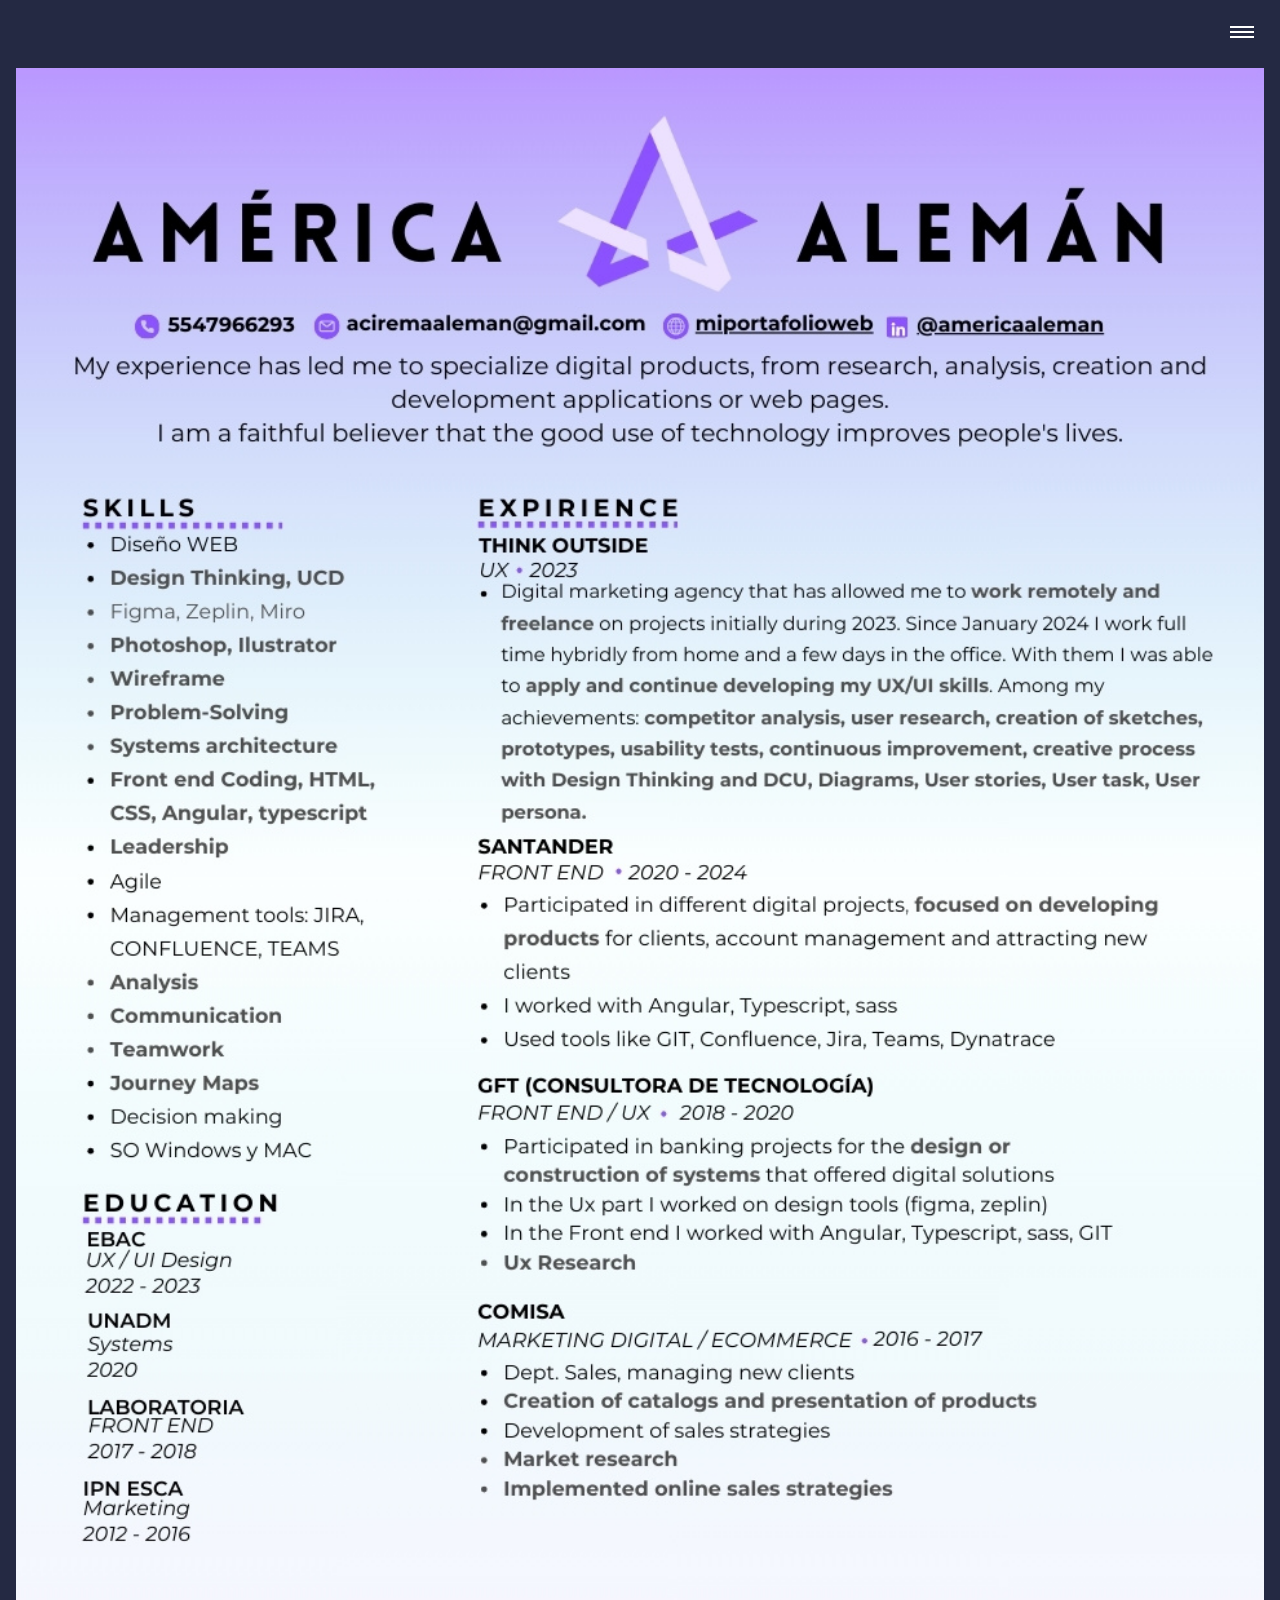
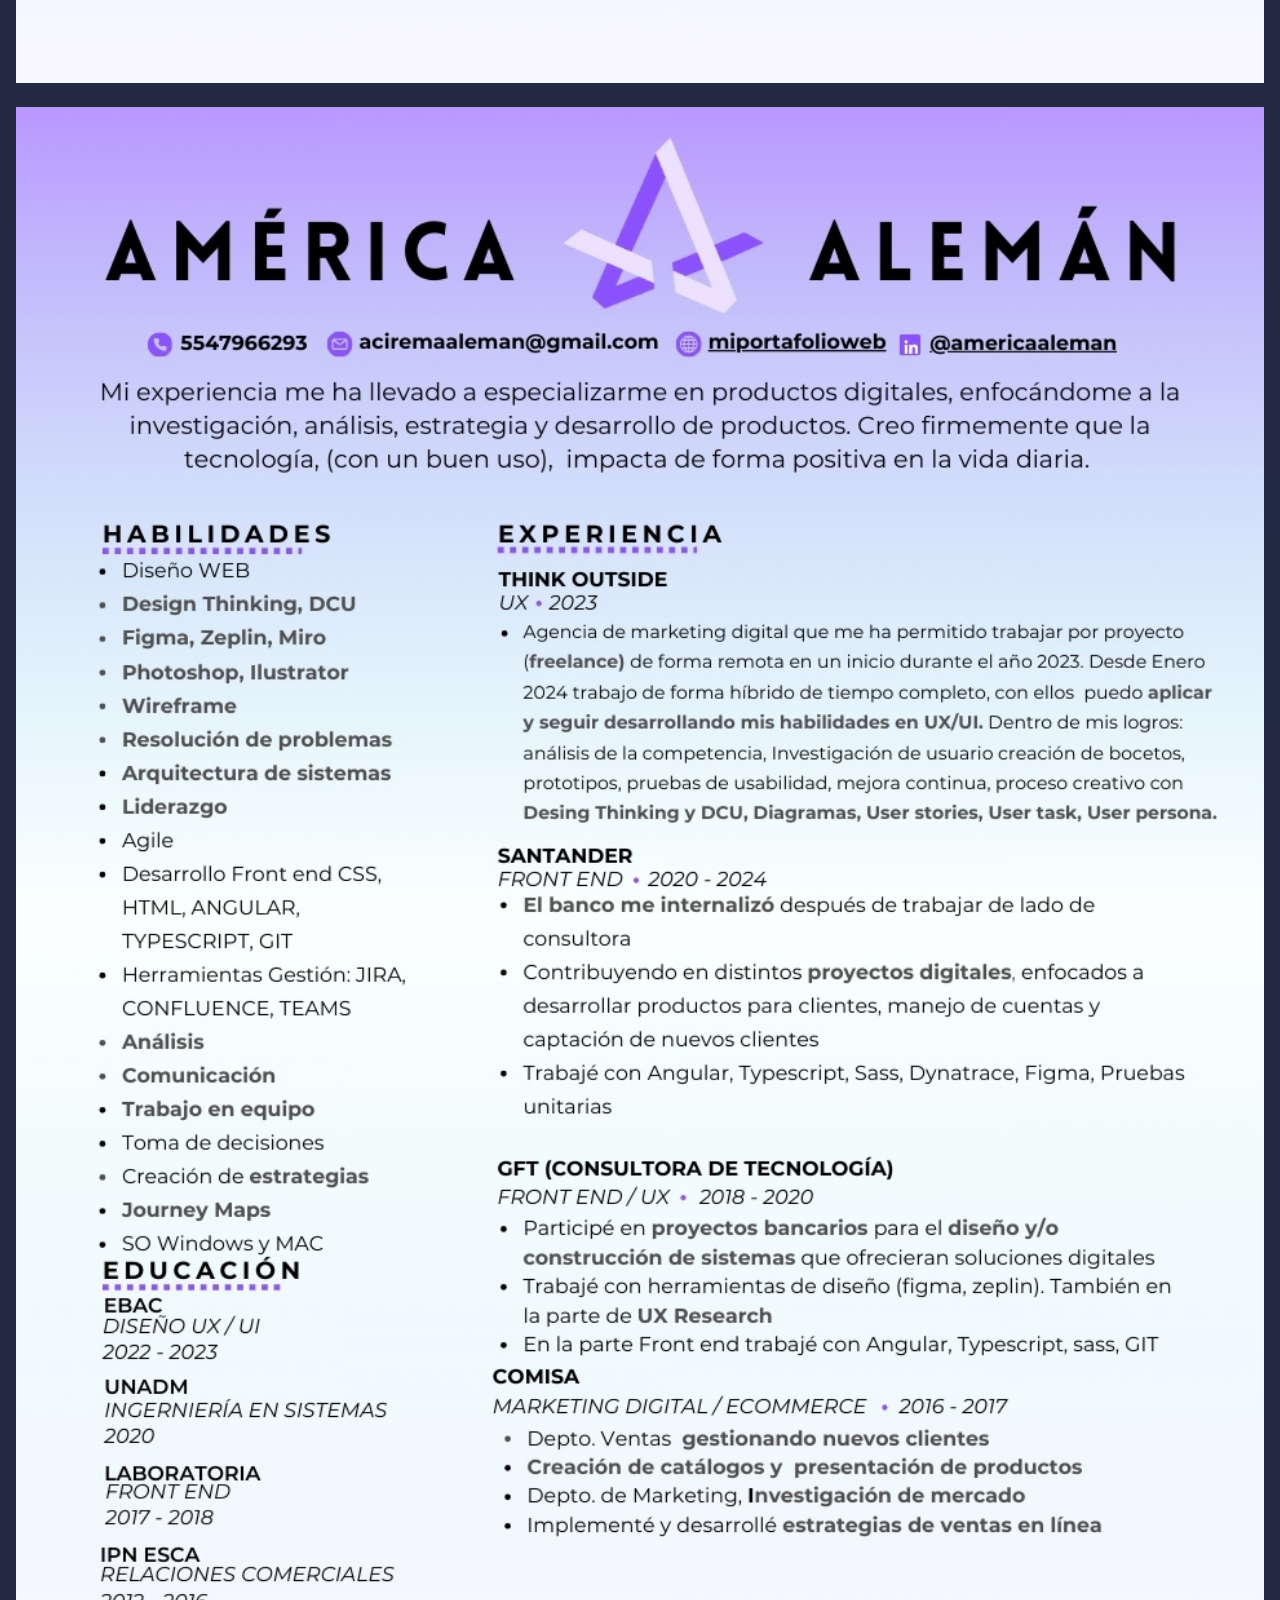
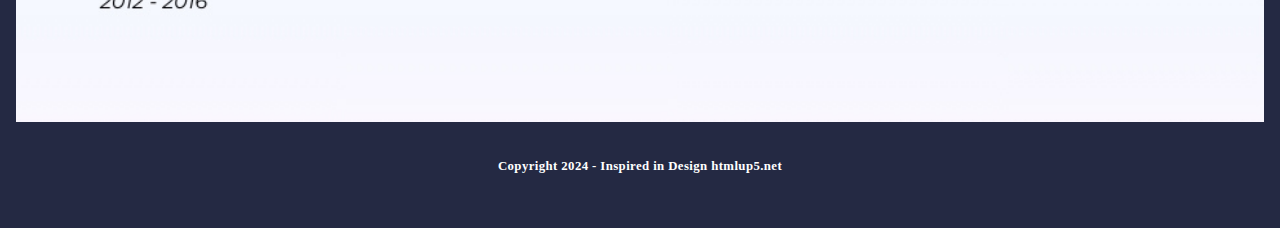
==== cv.html @ 828e9fac "feat" ====
<!DOCTYPE HTML>
<!--
	Forty by HTML5 UP
	html5up.net | @ajlkn
	Free for personal and commercial use under the CCA 3.0 license (html5up.net/license)
-->
<html>
	<head lang="es">
		<title>Resume</title>
		<meta charset="utf-8" />
		<meta name="viewport" content="width=device-width, initial-scale=1, user-scalable=no" />
		<link rel="stylesheet" href="assets/css/main.css" />
		<noscript><link rel="stylesheet" href="assets/css/noscript.css" /></noscript>
	</head>
	<body class="is-preload">

		<!-- Wrapper -->
			<div id="wrapper">

				<!-- Header -->
				<!-- Note: The "styleN" class below should match that of the banner element. -->
                <header id="header" class="alt style2">
                    <nav>
                        <a href="#menu"></a>
                    </nav>
                </header>

				<!-- Menu -->
					<nav id="menu">
						<ul class="links">
							<li><a href="index.html">América Alemán</a></li>
							<li><a href="landing.html">Experience</a></li>
							<li><a href="generic.html">Portfolio</a></li>
							<li><a href="https://www.linkedin.com/in/americaaleman/">LinkendIn</a></li>
							<li><a href="cv.html">Resume</a></li>
							<li><a href="hobbies.html">Hobbies</a></li>
						</ul>
					</nav>

				<!-- Main -->
                <section id="cv">
                    <img src="images/Resume1.jpg" width="100%" height="100%" alt="" />
                </section>
                <section id="cv">
                    <img src="images/Resume2.jpg" width="100%" height="100%" alt="" />
                </section>
				<!-- Footer -->
					<footer id="footer">
						<div>
							<p>Copyright 2024 - Inspired in Design htmlup5.net</p>
						</div>
					</footer>

			</div>

		<!-- Scripts -->
			<script src="assets/js/jquery.min.js"></script>
			<script src="assets/js/jquery.scrolly.min.js"></script>
			<script src="assets/js/jquery.scrollex.min.js"></script>
			<script src="assets/js/browser.min.js"></script>
			<script src="assets/js/breakpoints.min.js"></script>
            <script src="assets/js/util.js"></script>
            <script src="assets/js/main.js"></script>
            <script src="assets/js/landing.js"></script>

	</body>
</html>
---- assets/css/main.css ----
@import url(fontawesome-all.min.css);
@import url("https://fonts.googleapis.com/css?family=Source+Sans+Pro:300,300italic,600,600italic");

/*
	Forty by HTML5 UP
	html5up.net | @ajlkn
	Free for personal and commercial use under the CCA 3.0 license (html5up.net/license)
*/

html, body, div, span, applet, object,
iframe, h1, h2, h3, h4, h5, h6, p, blockquote,
pre, a, abbr, acronym, address, big, cite,
code, del, dfn, em, img, ins, kbd, q, s, samp,
small, strike, strong, sub, sup, tt, var, b,
u, i, center, dl, dt, dd, ol, ul, li, fieldset,
form, label, legend, table, caption, tbody,
tfoot, thead, tr, th, td, article, aside,
canvas, details, embed, figure, figcaption,
footer, header, hgroup, menu, nav, output, ruby,
section, summary, time, mark, audio, video {
	margin: 0;
	padding: 0;
	border: 0;
	font-size: 100%;
	font: inherit;
	vertical-align: baseline;}

article, aside, details, figcaption, figure,
footer, header, hgroup, menu, nav, section {
	display: block;}

body {
	line-height: 1;
	background-image: "image(images/banner2)";
}

ol, ul {
	list-style: none;
}

blockquote, q {
	quotes: none;
}

	blockquote:before, blockquote:after, q:before, q:after {
		content: '';
		content: none;
	}

table {
	border-collapse: collapse;
	border-spacing: 0;
}

body {
	-webkit-text-size-adjust: none;
}

mark {
	background-color: transparent;
	color: inherit;
}

input::-moz-focus-inner {
	border: 0;
	padding: 0;
}

input, select, textarea {
	-moz-appearance: none;
	-webkit-appearance: none;
	-ms-appearance: none;
	appearance: none;
}

/* Basic */

	@-ms-viewport {
		width: device-width;
	}

	body {
		-ms-overflow-style: scrollbar;
	}

	@media screen and (max-width: 480px) {

		html, body {
			min-width: 320px;
		}

	}

	html {
		box-sizing: border-box;
	}

	*, *:before, *:after {
		box-sizing: inherit;
	}

	body {
		background: #242943;
	}

		body.is-preload *, body.is-preload *:before, body.is-preload *:after {
			-moz-animation: none !important;
			-webkit-animation: none !important;
			-ms-animation: none !important;
			animation: none !important;
			-moz-transition: none !important;
			-webkit-transition: none !important;
			-ms-transition: none !important;
			transition: none !important;
		}
/* Type */

	body, input, select, textarea {
		color: #ffffff;
		font-family: 'Lucida Sans', 'Lucida Sans Regular', 'Lucida Grande', 'Lucida Sans Unicode';
		font-size: 1em;
		font-weight: 300;
		letter-spacing: 0.025em;
		line-height: 1.65;
	}

		@media screen and (max-width: 1680px) {

			body, input, select, textarea {
				font-size: 1em;
			}

		}

		@media screen and (max-width: 1280px) {

			body, input, select, textarea {
				font-size: 1em;
			}

		}

		@media screen and (max-width: 360px) {

			body, input, select, textarea {
				font-size: 0.5em;
			}

		}

	a {
		-moz-transition: color 0.2s ease-in-out, border-bottom-color 0.2s ease-in-out;
		-webkit-transition: color 0.2s ease-in-out, border-bottom-color 0.2s ease-in-out;
		-ms-transition: color 0.2s ease-in-out, border-bottom-color 0.2s ease-in-out;
		transition: color 0.2s ease-in-out, border-bottom-color 0.2s ease-in-out;
		border-bottom: dotted 1px;
		color: inherit;
		text-decoration: none;
	}

		a:hover {
			border-bottom-color: transparent;
			color: #9bf1ff !important;
		}

		a:active {
			color: #53e3fb !important;
		}

	strong, b {
		color: #ffffff;
		font-weight: 600;
	}

	em, i {
		font-style: italic;
	}

	p {
		margin: 0 0 2em 0;
	}

	h1, h2, h3, h4, h5, h6 {
		color: #ffffff;
		font-weight: 600;
		line-height: 1.65;
		margin: 0 0 1em 0;
	}

		h1 a, h2 a, h3 a, h4 a, h5 a, h6 a {
			color: inherit;
			border-bottom: 0;
		}

	h1 {
		font-size: 2.5em;
	}

	h2 {
		font-size: 1.75em;
	}

	h3 {
		font-size: 1.35em;
	}

	h4 {
		font-size: 1.1em;
	}

	h5 {
		font-size: 0.9em;
	}

	h6 {
		font-size: 0.7em;
	}

	@media screen and (max-width: 736px) {

		h1 {
			font-size: 2em;
		}

		h2 {
			font-size: 1.5em;
		}

		h3 {
			font-size: 1.25em;
		}

	}

	sub {
		font-size: 0.8em;
		position: relative;
		top: 0.5em;
	}

	sup {
		font-size: 0.8em;
		position: relative;
		top: -0.5em;
	}

	blockquote {
		border-left: solid 4px rgba(212, 212, 255, 0.1);
		font-style: italic;
		margin: 0 0 2em 0;
		padding: 0.5em 0 0.5em 2em;
	}

	code {
		background: rgba(212, 212, 255, 0.035);
		font-family: "Courier New", monospace;
		font-size: 0.9em;
		margin: 0 0.25em;
		padding: 0.25em 0.65em;
	}

	pre {
		-webkit-overflow-scrolling: touch;
		font-family: "Courier New", monospace;
		font-size: 0.9em;
		margin: 0 0 2em 0;
	}

		pre code {
			display: block;
			line-height: 1.75;
			padding: 1em 1.5em;
			overflow-x: auto;
		}

	hr {
		border: 0;
		border-bottom: solid 1px rgba(212, 212, 255, 0.1);
		margin: 2em 0;
	}

		hr.major {
			margin: 3em 0;
		}

	.align-left {
		text-align: left;
	}

	.align-center {
		text-align: center;
	}

	.align-right {
		text-align: right;
	}

/* Row */

	.row {
		display: flex;
		flex-wrap: wrap;
		box-sizing: border-box;
		align-items: stretch;
	}

		.row > * {
			box-sizing: border-box;
		}

		.row.gtr-uniform > * > :last-child {
			margin-bottom: 0;
		}

		.row.aln-left {
			justify-content: flex-start;
		}

		.row.aln-center {
			justify-content: center;
		}

		.row.aln-right {
			justify-content: flex-end;
		}

		.row.aln-top {
			align-items: flex-start;
		}

		.row.aln-middle {
			align-items: center;
		}

		.row.aln-bottom {
			align-items: flex-end;
		}

		.row > .imp {
			order: -1;
		}

		.row > .col-1 {
			width: 8.33333%;
		}

		.row > .off-1 {
			margin-left: 8.33333%;
		}

		.row > .col-2 {
			width: 16.66667%;
		}

		.row > .off-2 {
			margin-left: 16.66667%;
		}

		.row > .col-3 {
			width: 25%;
		}

		.row > .off-3 {
			margin-left: 25%;
		}

		.row > .col-4 {
			width: 33.33333%;
		}

		.row > .off-4 {
			margin-left: 33.33333%;
		}

		.row > .col-5 {
			width: 41.66667%;
		}

		.row > .off-5 {
			margin-left: 41.66667%;
		}

		.row > .col-6 {
			width: 50%;
		}

		.row > .off-6 {
			margin-left: 50%;
		}

		.row > .col-7 {
			width: 58.33333%;
		}

		.row > .off-7 {
			margin-left: 58.33333%;
		}

		.row > .col-8 {
			width: 66.66667%;
		}

		.row > .off-8 {
			margin-left: 66.66667%;
		}

		.row > .col-9 {
			width: 75%;
		}

		.row > .off-9 {
			margin-left: 75%;
		}

		.row > .col-10 {
			width: 83.33333%;
		}

		.row > .off-10 {
			margin-left: 83.33333%;
		}

		.row > .col-11 {
			width: 91.66667%;
		}

		.row > .off-11 {
			margin-left: 91.66667%;
		}

		.row > .col-12 {
			width: 100%;
		}

		.row > .off-12 {
			margin-left: 100%;
		}

		.row.gtr-0 {
			margin-top: 0;
			margin-left: 0em;
		}

			.row.gtr-0 > * {
				padding: 0 0 0 0em;
			}

			.row.gtr-0.gtr-uniform {
				margin-top: 0em;
			}

				.row.gtr-0.gtr-uniform > * {
					padding-top: 0em;
				}

		.row.gtr-25 {
			margin-top: 0;
			margin-left: -0.5em;
		}

			.row.gtr-25 > * {
				padding: 0 0 0 0.5em;
			}

			.row.gtr-25.gtr-uniform {
				margin-top: -0.5em;
			}

				.row.gtr-25.gtr-uniform > * {
					padding-top: 0.5em;
				}

		.row.gtr-50 {
			margin-top: 0;
			margin-left: -1em;
		}

			.row.gtr-50 > * {
				padding: 0 0 0 1em;
			}

			.row.gtr-50.gtr-uniform {
				margin-top: -1em;
			}

				.row.gtr-50.gtr-uniform > * {
					padding-top: 1em;
				}

		.row {
			margin-top: 0;
			margin-left: -2em;
		}

			.row > * {
				padding: 0 0 0 2em;
			}

			.row.gtr-uniform {
				margin-top: -2em;
			}

				.row.gtr-uniform > * {
					padding-top: 2em;
				}

		.row.gtr-150 {
			margin-top: 0;
			margin-left: -3em;
		}

			.row.gtr-150 > * {
				padding: 0 0 0 3em;
			}

			.row.gtr-150.gtr-uniform {
				margin-top: -3em;
			}

				.row.gtr-150.gtr-uniform > * {
					padding-top: 3em;
				}

		.row.gtr-200 {
			margin-top: 0;
			margin-left: -4em;
		}

			.row.gtr-200 > * {
				padding: 0 0 0 4em;
			}

			.row.gtr-200.gtr-uniform {
				margin-top: -4em;
			}

				.row.gtr-200.gtr-uniform > * {
					padding-top: 4em;
				}

		@media screen and (max-width: 1680px) {

			.row {
				display: flex;
				flex-wrap: wrap;
				box-sizing: border-box;
				align-items: stretch;
			}

				.row > * {
					box-sizing: border-box;
				}

				.row.gtr-uniform > * > :last-child {
					margin-bottom: 0;
				}

				.row.aln-left {
					justify-content: flex-start;
				}

				.row.aln-center {
					justify-content: center;
				}

				.row.aln-right {
					justify-content: flex-end;
				}

				.row.aln-top {
					align-items: flex-start;
				}

				.row.aln-middle {
					align-items: center;
				}

				.row.aln-bottom {
					align-items: flex-end;
				}

				.row > .imp-xlarge {
					order: -1;
				}

				.row > .col-1-xlarge {
					width: 8.33333%;
				}

				.row > .off-1-xlarge {
					margin-left: 8.33333%;
				}

				.row > .col-2-xlarge {
					width: 16.66667%;
				}

				.row > .off-2-xlarge {
					margin-left: 16.66667%;
				}

				.row > .col-3-xlarge {
					width: 25%;
				}

				.row > .off-3-xlarge {
					margin-left: 25%;
				}

				.row > .col-4-xlarge {
					width: 33.33333%;
				}

				.row > .off-4-xlarge {
					margin-left: 33.33333%;
				}

				.row > .col-5-xlarge {
					width: 41.66667%;
				}

				.row > .off-5-xlarge {
					margin-left: 41.66667%;
				}

				.row > .col-6-xlarge {
					width: 50%;
				}

				.row > .off-6-xlarge {
					margin-left: 50%;
				}

				.row > .col-7-xlarge {
					width: 58.33333%;
				}

				.row > .off-7-xlarge {
					margin-left: 58.33333%;
				}

				.row > .col-8-xlarge {
					width: 66.66667%;
				}

				.row > .off-8-xlarge {
					margin-left: 66.66667%;
				}

				.row > .col-9-xlarge {
					width: 75%;
				}

				.row > .off-9-xlarge {
					margin-left: 75%;
				}

				.row > .col-10-xlarge {
					width: 83.33333%;
				}

				.row > .off-10-xlarge {
					margin-left: 83.33333%;
				}

				.row > .col-11-xlarge {
					width: 91.66667%;
				}

				.row > .off-11-xlarge {
					margin-left: 91.66667%;
				}

				.row > .col-12-xlarge {
					width: 100%;
				}

				.row > .off-12-xlarge {
					margin-left: 100%;
				}

				.row.gtr-0 {
					margin-top: 0;
					margin-left: 0em;
				}

					.row.gtr-0 > * {
						padding: 0 0 0 0em;
					}

					.row.gtr-0.gtr-uniform {
						margin-top: 0em;
					}

						.row.gtr-0.gtr-uniform > * {
							padding-top: 0em;
						}

				.row.gtr-25 {
					margin-top: 0;
					margin-left: -0.5em;
				}

					.row.gtr-25 > * {
						padding: 0 0 0 0.5em;
					}

					.row.gtr-25.gtr-uniform {
						margin-top: -0.5em;
					}

						.row.gtr-25.gtr-uniform > * {
							padding-top: 0.5em;
						}

				.row.gtr-50 {
					margin-top: 0;
					margin-left: -1em;
				}

					.row.gtr-50 > * {
						padding: 0 0 0 1em;
					}

					.row.gtr-50.gtr-uniform {
						margin-top: -1em;
					}

						.row.gtr-50.gtr-uniform > * {
							padding-top: 1em;
						}

				.row {
					margin-top: 0;
					margin-left: -2em;
				}

					.row > * {
						padding: 0 0 0 2em;
					}

					.row.gtr-uniform {
						margin-top: -2em;
					}

						.row.gtr-uniform > * {
							padding-top: 2em;
						}

				.row.gtr-150 {
					margin-top: 0;
					margin-left: -3em;
				}

					.row.gtr-150 > * {
						padding: 0 0 0 3em;
					}

					.row.gtr-150.gtr-uniform {
						margin-top: -3em;
					}

						.row.gtr-150.gtr-uniform > * {
							padding-top: 3em;
						}

				.row.gtr-200 {
					margin-top: 0;
					margin-left: -4em;
				}

					.row.gtr-200 > * {
						padding: 0 0 0 4em;
					}

					.row.gtr-200.gtr-uniform {
						margin-top: -4em;
					}

						.row.gtr-200.gtr-uniform > * {
							padding-top: 4em;
						}

		}

		@media screen and (max-width: 1280px) {

			.row {
				display: flex;
				flex-wrap: wrap;
				box-sizing: border-box;
				align-items: stretch;
			}

				.row > * {
					box-sizing: border-box;
				}

				.row.gtr-uniform > * > :last-child {
					margin-bottom: 0;
				}

				.row.aln-left {
					justify-content: flex-start;
				}

				.row.aln-center {
					justify-content: center;
				}

				.row.aln-right {
					justify-content: flex-end;
				}

				.row.aln-top {
					align-items: flex-start;
				}

				.row.aln-middle {
					align-items: center;
				}

				.row.aln-bottom {
					align-items: flex-end;
				}

				.row > .imp-large {
					order: -1;
				}

				.row > .col-1-large {
					width: 8.33333%;
				}

				.row > .off-1-large {
					margin-left: 8.33333%;
				}

				.row > .col-2-large {
					width: 16.66667%;
				}

				.row > .off-2-large {
					margin-left: 16.66667%;
				}

				.row > .col-3-large {
					width: 25%;
				}

				.row > .off-3-large {
					margin-left: 25%;
				}

				.row > .col-4-large {
					width: 33.33333%;
				}

				.row > .off-4-large {
					margin-left: 33.33333%;
				}

				.row > .col-5-large {
					width: 41.66667%;
				}

				.row > .off-5-large {
					margin-left: 41.66667%;
				}

				.row > .col-6-large {
					width: 50%;
				}

				.row > .off-6-large {
					margin-left: 50%;
				}

				.row > .col-7-large {
					width: 58.33333%;
				}

				.row > .off-7-large {
					margin-left: 58.33333%;
				}

				.row > .col-8-large {
					width: 66.66667%;
				}

				.row > .off-8-large {
					margin-left: 66.66667%;
				}

				.row > .col-9-large {
					width: 75%;
				}

				.row > .off-9-large {
					margin-left: 75%;
				}

				.row > .col-10-large {
					width: 83.33333%;
				}

				.row > .off-10-large {
					margin-left: 83.33333%;
				}

				.row > .col-11-large {
					width: 91.66667%;
				}

				.row > .off-11-large {
					margin-left: 91.66667%;
				}

				.row > .col-12-large {
					width: 100%;
				}

				.row > .off-12-large {
					margin-left: 100%;
				}

				.row.gtr-0 {
					margin-top: 0;
					margin-left: 0em;
				}

					.row.gtr-0 > * {
						padding: 0 0 0 0em;
					}

					.row.gtr-0.gtr-uniform {
						margin-top: 0em;
					}

						.row.gtr-0.gtr-uniform > * {
							padding-top: 0em;
						}

				.row.gtr-25 {
					margin-top: 0;
					margin-left: -0.375em;
				}

					.row.gtr-25 > * {
						padding: 0 0 0 0.375em;
					}

					.row.gtr-25.gtr-uniform {
						margin-top: -0.375em;
					}

						.row.gtr-25.gtr-uniform > * {
							padding-top: 0.375em;
						}

				.row.gtr-50 {
					margin-top: 0;
					margin-left: -0.75em;
				}

					.row.gtr-50 > * {
						padding: 0 0 0 0.75em;
					}

					.row.gtr-50.gtr-uniform {
						margin-top: -0.75em;
					}

						.row.gtr-50.gtr-uniform > * {
							padding-top: 0.75em;
						}

				.row {
					margin-top: 0;
					margin-left: -1.5em;
				}

					.row > * {
						padding: 0 0 0 1.5em;
					}

					.row.gtr-uniform {
						margin-top: -1.5em;
					}

						.row.gtr-uniform > * {
							padding-top: 1.5em;
						}

				.row.gtr-150 {
					margin-top: 0;
					margin-left: -2.25em;
				}

					.row.gtr-150 > * {
						padding: 0 0 0 2.25em;
					}

					.row.gtr-150.gtr-uniform {
						margin-top: -2.25em;
					}

						.row.gtr-150.gtr-uniform > * {
							padding-top: 2.25em;
						}

				.row.gtr-200 {
					margin-top: 0;
					margin-left: -3em;
				}

					.row.gtr-200 > * {
						padding: 0 0 0 3em;
					}

					.row.gtr-200.gtr-uniform {
						margin-top: -3em;
					}

						.row.gtr-200.gtr-uniform > * {
							padding-top: 3em;
						}

		}

		@media screen and (max-width: 980px) {

			.row {
				display: flex;
				flex-wrap: wrap;
				box-sizing: border-box;
				align-items: stretch;
			}

				.row > * {
					box-sizing: border-box;
				}

				.row.gtr-uniform > * > :last-child {
					margin-bottom: 0;
				}

				.row.aln-left {
					justify-content: flex-start;
				}

				.row.aln-center {
					justify-content: center;
				}

				.row.aln-right {
					justify-content: flex-end;
				}

				.row.aln-top {
					align-items: flex-start;
				}

				.row.aln-middle {
					align-items: center;
				}

				.row.aln-bottom {
					align-items: flex-end;
				}

				.row > .imp-medium {
					order: -1;
				}

				.row > .col-1-medium {
					width: 8.33333%;
				}

				.row > .off-1-medium {
					margin-left: 8.33333%;
				}

				.row > .col-2-medium {
					width: 16.66667%;
				}

				.row > .off-2-medium {
					margin-left: 16.66667%;
				}

				.row > .col-3-medium {
					width: 25%;
				}

				.row > .off-3-medium {
					margin-left: 25%;
				}

				.row > .col-4-medium {
					width: 33.33333%;
				}

				.row > .off-4-medium {
					margin-left: 33.33333%;
				}

				.row > .col-5-medium {
					width: 41.66667%;
				}

				.row > .off-5-medium {
					margin-left: 41.66667%;
				}

				.row > .col-6-medium {
					width: 50%;
				}

				.row > .off-6-medium {
					margin-left: 50%;
				}

				.row > .col-7-medium {
					width: 58.33333%;
				}

				.row > .off-7-medium {
					margin-left: 58.33333%;
				}

				.row > .col-8-medium {
					width: 66.66667%;
				}

				.row > .off-8-medium {
					margin-left: 66.66667%;
				}

				.row > .col-9-medium {
					width: 75%;
				}

				.row > .off-9-medium {
					margin-left: 75%;
				}

				.row > .col-10-medium {
					width: 83.33333%;
				}

				.row > .off-10-medium {
					margin-left: 83.33333%;
				}

				.row > .col-11-medium {
					width: 91.66667%;
				}

				.row > .off-11-medium {
					margin-left: 91.66667%;
				}

				.row > .col-12-medium {
					width: 100%;
				}

				.row > .off-12-medium {
					margin-left: 100%;
				}

				.row.gtr-0 {
					margin-top: 0;
					margin-left: 0em;
				}

					.row.gtr-0 > * {
						padding: 0 0 0 0em;
					}

					.row.gtr-0.gtr-uniform {
						margin-top: 0em;
					}

						.row.gtr-0.gtr-uniform > * {
							padding-top: 0em;
						}

				.row.gtr-25 {
					margin-top: 0;
					margin-left: -0.375em;
				}

					.row.gtr-25 > * {
						padding: 0 0 0 0.375em;
					}

					.row.gtr-25.gtr-uniform {
						margin-top: -0.375em;
					}

						.row.gtr-25.gtr-uniform > * {
							padding-top: 0.375em;
						}

				.row.gtr-50 {
					margin-top: 0;
					margin-left: -0.75em;
				}

					.row.gtr-50 > * {
						padding: 0 0 0 0.75em;
					}

					.row.gtr-50.gtr-uniform {
						margin-top: -0.75em;
					}

						.row.gtr-50.gtr-uniform > * {
							padding-top: 0.75em;
						}

				.row {
					margin-top: 0;
					margin-left: -1.5em;
				}

					.row > * {
						padding: 0 0 0 1.5em;
					}

					.row.gtr-uniform {
						margin-top: -1.5em;
					}

						.row.gtr-uniform > * {
							padding-top: 1.5em;
						}

				.row.gtr-150 {
					margin-top: 0;
					margin-left: -2.25em;
				}

					.row.gtr-150 > * {
						padding: 0 0 0 2.25em;
					}

					.row.gtr-150.gtr-uniform {
						margin-top: -2.25em;
					}

						.row.gtr-150.gtr-uniform > * {
							padding-top: 2.25em;
						}

				.row.gtr-200 {
					margin-top: 0;
					margin-left: -3em;
				}

					.row.gtr-200 > * {
						padding: 0 0 0 3em;
					}

					.row.gtr-200.gtr-uniform {
						margin-top: -3em;
					}

						.row.gtr-200.gtr-uniform > * {
							padding-top: 3em;
						}

		}

		@media screen and (max-width: 736px) {

			.row {
				display: flex;
				flex-wrap: wrap;
				box-sizing: border-box;
				align-items: stretch;
			}

				.row > * {
					box-sizing: border-box;
				}

				.row.gtr-uniform > * > :last-child {
					margin-bottom: 0;
				}

				.row.aln-left {
					justify-content: flex-start;
				}

				.row.aln-center {
					justify-content: center;
				}

				.row.aln-right {
					justify-content: flex-end;
				}

				.row.aln-top {
					align-items: flex-start;
				}

				.row.aln-middle {
					align-items: center;
				}

				.row.aln-bottom {
					align-items: flex-end;
				}

				.row > .imp-small {
					order: -1;
				}

				.row > .col-1-small {
					width: 8.33333%;
				}

				.row > .off-1-small {
					margin-left: 8.33333%;
				}

				.row > .col-2-small {
					width: 16.66667%;
				}

				.row > .off-2-small {
					margin-left: 16.66667%;
				}

				.row > .col-3-small {
					width: 25%;
				}

				.row > .off-3-small {
					margin-left: 25%;
				}

				.row > .col-4-small {
					width: 33.33333%;
				}

				.row > .off-4-small {
					margin-left: 33.33333%;
				}

				.row > .col-5-small {
					width: 41.66667%;
				}

				.row > .off-5-small {
					margin-left: 41.66667%;
				}

				.row > .col-6-small {
					width: 50%;
				}

				.row > .off-6-small {
					margin-left: 50%;
				}

				.row > .col-7-small {
					width: 58.33333%;
				}

				.row > .off-7-small {
					margin-left: 58.33333%;
				}

				.row > .col-8-small {
					width: 66.66667%;
				}

				.row > .off-8-small {
					margin-left: 66.66667%;
				}

				.row > .col-9-small {
					width: 75%;
				}

				.row > .off-9-small {
					margin-left: 75%;
				}

				.row > .col-10-small {
					width: 83.33333%;
				}

				.row > .off-10-small {
					margin-left: 83.33333%;
				}

				.row > .col-11-small {
					width: 91.66667%;
				}

				.row > .off-11-small {
					margin-left: 91.66667%;
				}

				.row > .col-12-small {
					width: 100%;
				}

				.row > .off-12-small {
					margin-left: 100%;
				}

				.row.gtr-0 {
					margin-top: 0;
					margin-left: 0em;
				}

					.row.gtr-0 > * {
						padding: 0 0 0 0em;
					}

					.row.gtr-0.gtr-uniform {
						margin-top: 0em;
					}

						.row.gtr-0.gtr-uniform > * {
							padding-top: 0em;
						}

				.row.gtr-25 {
					margin-top: 0;
					margin-left: -0.3125em;
				}

					.row.gtr-25 > * {
						padding: 0 0 0 0.3125em;
					}

					.row.gtr-25.gtr-uniform {
						margin-top: -0.3125em;
					}

						.row.gtr-25.gtr-uniform > * {
							padding-top: 0.3125em;
						}

				.row.gtr-50 {
					margin-top: 0;
					margin-left: -0.625em;
				}

					.row.gtr-50 > * {
						padding: 0 0 0 0.625em;
					}

					.row.gtr-50.gtr-uniform {
						margin-top: -0.625em;
					}

						.row.gtr-50.gtr-uniform > * {
							padding-top: 0.625em;
						}

				.row {
					margin-top: 0;
					margin-left: -1.25em;
				}

					.row > * {
						padding: 0 0 0 1.25em;
					}

					.row.gtr-uniform {
						margin-top: -1.25em;
					}

						.row.gtr-uniform > * {
							padding-top: 1.25em;
						}

				.row.gtr-150 {
					margin-top: 0;
					margin-left: -1.875em;
				}

					.row.gtr-150 > * {
						padding: 0 0 0 1.875em;
					}

					.row.gtr-150.gtr-uniform {
						margin-top: -1.875em;
					}

						.row.gtr-150.gtr-uniform > * {
							padding-top: 1.875em;
						}

				.row.gtr-200 {
					margin-top: 0;
					margin-left: -2.5em;
				}

					.row.gtr-200 > * {
						padding: 0 0 0 2.5em;
					}

					.row.gtr-200.gtr-uniform {
						margin-top: -2.5em;
					}

						.row.gtr-200.gtr-uniform > * {
							padding-top: 2.5em;
						}

		}

		@media screen and (max-width: 480px) {

			.row {
				display: flex;
				flex-wrap: wrap;
				box-sizing: border-box;
				align-items: stretch;
			}

				.row > * {
					box-sizing: border-box;
				}

				.row.gtr-uniform > * > :last-child {
					margin-bottom: 0;
				}

				.row.aln-left {
					justify-content: flex-start;
				}

				.row.aln-center {
					justify-content: center;
				}

				.row.aln-right {
					justify-content: flex-end;
				}

				.row.aln-top {
					align-items: flex-start;
				}

				.row.aln-middle {
					align-items: center;
				}

				.row.aln-bottom {
					align-items: flex-end;
				}

				.row > .imp-xsmall {
					order: -1;
				}

				.row > .col-1-xsmall {
					width: 8.33333%;
				}

				.row > .off-1-xsmall {
					margin-left: 8.33333%;
				}

				.row > .col-2-xsmall {
					width: 16.66667%;
				}

				.row > .off-2-xsmall {
					margin-left: 16.66667%;
				}

				.row > .col-3-xsmall {
					width: 25%;
				}

				.row > .off-3-xsmall {
					margin-left: 25%;
				}

				.row > .col-4-xsmall {
					width: 33.33333%;
				}

				.row > .off-4-xsmall {
					margin-left: 33.33333%;
				}

				.row > .col-5-xsmall {
					width: 41.66667%;
				}

				.row > .off-5-xsmall {
					margin-left: 41.66667%;
				}

				.row > .col-6-xsmall {
					width: 50%;
				}

				.row > .off-6-xsmall {
					margin-left: 50%;
				}

				.row > .col-7-xsmall {
					width: 58.33333%;
				}

				.row > .off-7-xsmall {
					margin-left: 58.33333%;
				}

				.row > .col-8-xsmall {
					width: 66.66667%;
				}

				.row > .off-8-xsmall {
					margin-left: 66.66667%;
				}

				.row > .col-9-xsmall {
					width: 75%;
				}

				.row > .off-9-xsmall {
					margin-left: 75%;
				}

				.row > .col-10-xsmall {
					width: 83.33333%;
				}

				.row > .off-10-xsmall {
					margin-left: 83.33333%;
				}

				.row > .col-11-xsmall {
					width: 91.66667%;
				}

				.row > .off-11-xsmall {
					margin-left: 91.66667%;
				}

				.row > .col-12-xsmall {
					width: 100%;
				}

				.row > .off-12-xsmall {
					margin-left: 100%;
				}

				.row.gtr-0 {
					margin-top: 0;
					margin-left: 0em;
				}

					.row.gtr-0 > * {
						padding: 0 0 0 0em;
					}

					.row.gtr-0.gtr-uniform {
						margin-top: 0em;
					}

						.row.gtr-0.gtr-uniform > * {
							padding-top: 0em;
						}

				.row.gtr-25 {
					margin-top: 0;
					margin-left: -0.3125em;
				}

					.row.gtr-25 > * {
						padding: 0 0 0 0.3125em;
					}

					.row.gtr-25.gtr-uniform {
						margin-top: -0.3125em;
					}

						.row.gtr-25.gtr-uniform > * {
							padding-top: 0.3125em;
						}

				.row.gtr-50 {
					margin-top: 0;
					margin-left: -0.625em;
				}

					.row.gtr-50 > * {
						padding: 0 0 0 0.625em;
					}

					.row.gtr-50.gtr-uniform {
						margin-top: -0.625em;
					}

						.row.gtr-50.gtr-uniform > * {
							padding-top: 0.625em;
						}

				.row {
					margin-top: 0;
					margin-left: -1.25em;
				}

					.row > * {
						padding: 0 0 0 1.25em;
					}

					.row.gtr-uniform {
						margin-top: -1.25em;
					}

						.row.gtr-uniform > * {
							padding-top: 1.25em;
						}

				.row.gtr-150 {
					margin-top: 0;
					margin-left: -1.875em;
				}

					.row.gtr-150 > * {
						padding: 0 0 0 1.875em;
					}

					.row.gtr-150.gtr-uniform {
						margin-top: -1.875em;
					}

						.row.gtr-150.gtr-uniform > * {
							padding-top: 1.875em;
						}

				.row.gtr-200 {
					margin-top: 0;
					margin-left: -2.5em;
				}

					.row.gtr-200 > * {
						padding: 0 0 0 2.5em;
					}

					.row.gtr-200.gtr-uniform {
						margin-top: -2.5em;
					}

						.row.gtr-200.gtr-uniform > * {
							padding-top: 2.5em;
						}

		}

/* Section/Article */

	section.special, article.special {
		text-align: center;
	}

	header.major {
		width: -moz-max-content;
		width: -webkit-max-content;
		width: -ms-max-content;
		width: max-content;
		margin-bottom: 2em;
	}

		header.major > :first-child {
			margin-bottom: 0;
			width: calc(100% + 0.5em);
		}

			header.major > :first-child:after {
				content: '';
				background-color: #ffffff;
				display: block;
				height: 2px;
				margin: 0.325em 0 0.5em 0;
				width: 100%;
			}

		header.major > p {
			font-size: 0.7em;
			font-weight: 600;
			letter-spacing: 0.25em;
			margin-bottom: 0;
			text-transform: uppercase;
		}

		body.is-ie header.major > :first-child:after {
			max-width: 9em;
		}

		body.is-ie header.major > h1:after {
			max-width: 100% !important;
		}

	@media screen and (max-width: 736px) {

		header.major > p br {
			display: none;
		}

	}

/* Form */

	form {
		margin: 0 0 2em 0;
	}

		form > :last-child {
			margin-bottom: 0;
		}

		form > .fields {
			display: -moz-flex;
			display: -webkit-flex;
			display: -ms-flex;
			display: flex;
			-moz-flex-wrap: wrap;
			-webkit-flex-wrap: wrap;
			-ms-flex-wrap: wrap;
			flex-wrap: wrap;
			width: calc(100% + 3em);
			margin: -1.5em 0 2em -1.5em;
		}

			form > .fields > .field {
				-moz-flex-grow: 0;
				-webkit-flex-grow: 0;
				-ms-flex-grow: 0;
				flex-grow: 0;
				-moz-flex-shrink: 0;
				-webkit-flex-shrink: 0;
				-ms-flex-shrink: 0;
				flex-shrink: 0;
				padding: 1.5em 0 0 1.5em;
				width: calc(100% - 1.5em);
			}

				form > .fields > .field.half {
					width: calc(50% - 0.75em);
				}

				form > .fields > .field.third {
					width: calc(100%/3 - 0.5em);
				}

				form > .fields > .field.quarter {
					width: calc(25% - 0.375em);
				}

		@media screen and (max-width: 480px) {

			form > .fields {
				width: calc(100% + 3em);
				margin: -1.5em 0 2em -1.5em;
			}

				form > .fields > .field {
					padding: 1.5em 0 0 1.5em;
					width: calc(100% - 1.5em);
				}

					form > .fields > .field.half {
						width: calc(100% - 1.5em);
					}

					form > .fields > .field.third {
						width: calc(100% - 1.5em);
					}

					form > .fields > .field.quarter {
						width: calc(100% - 1.5em);
					}

		}

	label {
		color: #ffffff;
		display: block;
		font-size: 0.8em;
		font-weight: 600;
		letter-spacing: 0.25em;
		margin: 0 0 1em 0;
		text-transform: uppercase;
	}

	input[type="text"],
	input[type="password"],
	input[type="email"],
	input[type="tel"],
	input[type="search"],
	input[type="url"],
	select,
	textarea {
		-moz-appearance: none;
		-webkit-appearance: none;
		-ms-appearance: none;
		appearance: none;
		background: rgba(212, 212, 255, 0.035);
		border: none;
		border-radius: 0;
		color: inherit;
		display: block;
		outline: 0;
		padding: 0 1em;
		text-decoration: none;
		width: 100%;
	}

		input[type="text"]:invalid,
		input[type="password"]:invalid,
		input[type="email"]:invalid,
		input[type="tel"]:invalid,
		input[type="search"]:invalid,
		input[type="url"]:invalid,
		select:invalid,
		textarea:invalid {
			box-shadow: none;
		}

		input[type="text"]:focus,
		input[type="password"]:focus,
		input[type="email"]:focus,
		input[type="tel"]:focus,
		input[type="search"]:focus,
		input[type="url"]:focus,
		select:focus,
		textarea:focus {
			border-color: #9bf1ff;
			box-shadow: 0 0 0 2px #9bf1ff;
		}

	select {
		background-image: url("data:image/svg+xml;charset=utf8,%3Csvg xmlns='http://www.w3.org/2000/svg' width='40' height='40' preserveAspectRatio='none' viewBox='0 0 40 40'%3E%3Cpath d='M9.4,12.3l10.4,10.4l10.4-10.4c0.2-0.2,0.5-0.4,0.9-0.4c0.3,0,0.6,0.1,0.9,0.4l3.3,3.3c0.2,0.2,0.4,0.5,0.4,0.9 c0,0.4-0.1,0.6-0.4,0.9L20.7,31.9c-0.2,0.2-0.5,0.4-0.9,0.4c-0.3,0-0.6-0.1-0.9-0.4L4.3,17.3c-0.2-0.2-0.4-0.5-0.4-0.9 c0-0.4,0.1-0.6,0.4-0.9l3.3-3.3c0.2-0.2,0.5-0.4,0.9-0.4S9.1,12.1,9.4,12.3z' fill='rgba(212, 212, 255, 0.1)' /%3E%3C/svg%3E");
		background-size: 1.25rem;
		background-repeat: no-repeat;
		background-position: calc(100% - 1rem) center;
		height: 2.75em;
		padding-right: 2.75em;
		text-overflow: ellipsis;
	}

		select option {
			color: #ffffff;
			background: #242943;
		}

		select:focus::-ms-value {
			background-color: transparent;
		}

		select::-ms-expand {
			display: none;
		}

	input[type="text"],
	input[type="password"],
	input[type="email"],
	input[type="tel"],
	input[type="search"],
	input[type="url"],
	select {
		height: 2.75em;
	}

	textarea {
		padding: 0.75em 1em;
	}

	input[type="checkbox"],
	input[type="radio"] {
		-moz-appearance: none;
		-webkit-appearance: none;
		-ms-appearance: none;
		appearance: none;
		display: block;
		float: left;
		margin-right: -2em;
		opacity: 0;
		width: 1em;
		z-index: -1;
	}

		input[type="checkbox"] + label,
		input[type="radio"] + label {
			text-decoration: none;
			color: #ffffff;
			cursor: pointer;
			display: inline-block;
			font-weight: 300;
			padding-left: 2.65em;
			padding-right: 0.75em;
			position: relative;
		}

			input[type="checkbox"] + label:before,
			input[type="radio"] + label:before {
				-moz-osx-font-smoothing: grayscale;
				-webkit-font-smoothing: antialiased;
				display: inline-block;
				font-style: normal;
				font-variant: normal;
				text-rendering: auto;
				line-height: 1;
				text-transform: none !important;
				font-family: 'Font Awesome 5 Free';
				font-weight: 900;
			}

			input[type="checkbox"] + label:before,
			input[type="radio"] + label:before {
				background: rgba(212, 212, 255, 0.035);
				content: '';
				display: inline-block;
				font-size: 0.8em;
				height: 2.0625em;
				left: 0;
				letter-spacing: 0;
				line-height: 2.0625em;
				position: absolute;
				text-align: center;
				top: 0;
				width: 2.0625em;
			}

		input[type="checkbox"]:checked + label:before,
		input[type="radio"]:checked + label:before {
			background: #ffffff;
			border-color: #9bf1ff;
			content: '\f00c';
			color: #242943;
		}

		input[type="checkbox"]:focus + label:before,
		input[type="radio"]:focus + label:before {
			box-shadow: 0 0 0 2px #9bf1ff;
		}

	input[type="radio"] + label:before {
		border-radius: 100%;
	}

	::-webkit-input-placeholder {
		color: rgba(244, 244, 255, 0.2) !important;
		opacity: 1.0;
	}

	:-moz-placeholder {
		color: rgba(244, 244, 255, 0.2) !important;
		opacity: 1.0;
	}

	::-moz-placeholder {
		color: rgba(244, 244, 255, 0.2) !important;
		opacity: 1.0;
	}

	:-ms-input-placeholder {
		color: rgba(244, 244, 255, 0.2) !important;
		opacity: 1.0;
	}

/* Box */

	.box {
		border: solid 1px rgba(212, 212, 255, 0.1);
		margin-bottom: 2em;
		padding: 1.5em;
	}

		.box > :last-child,
		.box > :last-child > :last-child,
		.box > :last-child > :last-child > :last-child {
			margin-bottom: 0;
		}

		.box.alt {
			border: 0;
			border-radius: 0;
			padding: 0;
		}

/* Icon */

	.icon {
		text-decoration: none;
		border-bottom: none;
		position: relative;
	}

		.icon:before {
			-moz-osx-font-smoothing: grayscale;
			-webkit-font-smoothing: antialiased;
			display: inline-block;
			font-style: normal;
			font-variant: normal;
			text-rendering: auto;
			line-height: 1;
			text-transform: none !important;
			font-family: 'Font Awesome 5 Free';
			font-weight: 400;
		}

		.icon > .label {
			display: none;
		}

		.icon:before {
			line-height: inherit;
		}

		.icon.solid:before {
			font-weight: 900;
		}

		.icon.brands:before {
			font-family: 'Font Awesome 5 Brands';
		}

		.icon.alt:before {
			background-color: #ffffff;
			border-radius: 100%;
			color: #242943;
			display: inline-block;
			height: 2em;
			line-height: 2em;
			text-align: center;
			width: 2em;
		}

	a.icon.alt:before {
		-moz-transition: background-color 0.2s ease-in-out;
		-webkit-transition: background-color 0.2s ease-in-out;
		-ms-transition: background-color 0.2s ease-in-out;
		transition: background-color 0.2s ease-in-out;
	}

	a.icon.alt:hover:before {
		background-color: #6fc3df;
	}

	a.icon.alt:active:before {
		background-color: #37a6cb;
	}

/* Image */

	.image {
		border: 0;
		display: inline-block;
		position: relative;
	}

		.image img {
			display: block;
		}

		.image.left, .image.right {
			max-width: 30%;
		}

			.image.left img, .image.right img {
				width: 100%;
			}

		.image.left {
			float: left;
			margin: 0 1.5em 1.25em 0;
			top: 0.25em;
		}

		.image.right {
			float: right;
			margin: 0 0 1.25em 1.5em;
			top: 0.25em;
		}

		.image.fit {
			display: block;
			margin: 0 0 2em 0;
			width: 100%;
		}

			.image.fit img {
				width: 100%;
			}

		.image.main {
			display: block;
			margin: 2.5em 0;
			width: 100%;
		}

			.image.main img {
				width: 100%;
			}

			@media screen and (max-width: 736px) {

				.image.main {
					margin: 1.5em 0;
				}

			}

/* List */

	ol {
		list-style: decimal;
		margin: 0 0 2em 0;
		padding-left: 1.25em;
	}

		ol li {
			padding-left: 0.25em;
		}

	ul {
		list-style: disc;
		margin: 0 0 2em 0;
		padding-left: 1em;
	}

		ul li {
			padding-left: 0.5em;
		}

		ul.alt {
			list-style: none;
			padding-left: 0;
		}

			ul.alt li {
				border-top: solid 1px rgba(212, 212, 255, 0.1);
				padding: 0.5em 0;
			}

				ul.alt li:first-child {
					border-top: 0;
					padding-top: 0;
				}

	dl {
		margin: 0 0 2em 0;
	}

		dl dt {
			display: block;
			font-weight: 600;
			margin: 0 0 1em 0;
		}

		dl dd {
			margin-left: 2em;
		}

/* Actions */

	ul.actions {
		display: -moz-flex;
		display: -webkit-flex;
		display: -ms-flex;
		display: flex;
		cursor: default;
		list-style: none;
		margin-left: -1em;
		padding-left: 0;
	}

		ul.actions li {
			padding: 0 0 0 1em;
			vertical-align: middle;
		}

		ul.actions.special {
			-moz-justify-content: center;
			-webkit-justify-content: center;
			-ms-justify-content: center;
			justify-content: center;
			width: 100%;
			margin-left: 0;
		}

			ul.actions.special li:first-child {
				padding-left: 0;
			}

		ul.actions.stacked {
			-moz-flex-direction: column;
			-webkit-flex-direction: column;
			-ms-flex-direction: column;
			flex-direction: column;
			margin-left: 0;
		}

			ul.actions.stacked li {
				padding: 1.3em 0 0 0;
			}

				ul.actions.stacked li:first-child {
					padding-top: 0;
				}

		ul.actions.fit {
			width: calc(100% + 1em);
		}

			ul.actions.fit li {
				-moz-flex-grow: 1;
				-webkit-flex-grow: 1;
				-ms-flex-grow: 1;
				flex-grow: 1;
				-moz-flex-shrink: 1;
				-webkit-flex-shrink: 1;
				-ms-flex-shrink: 1;
				flex-shrink: 1;
				width: 100%;
			}

				ul.actions.fit li > * {
					width: 100%;
				}

			ul.actions.fit.stacked {
				width: 100%;
			}

/* Icons */

	ul.icons {
		cursor: default;
		list-style: none;
		padding-left: 0;
	}

		ul.icons li {
			display: inline-block;
			padding: 0 1em 0 0;
		}

			ul.icons li:last-child {
				padding-right: 0;
			}

		@media screen and (max-width: 736px) {

			ul.icons li {
				padding: 0 0.75em 0 0;
			}

		}

/* Pagination */

	ul.pagination {
		cursor: default;
		list-style: none;
		padding-left: 0;
	}

		ul.pagination li {
			display: inline-block;
			padding-left: 0;
			vertical-align: middle;
		}

			ul.pagination li > .page {
				-moz-transition: background-color 0.2s ease-in-out, color 0.2s ease-in-out;
				-webkit-transition: background-color 0.2s ease-in-out, color 0.2s ease-in-out;
				-ms-transition: background-color 0.2s ease-in-out, color 0.2s ease-in-out;
				transition: background-color 0.2s ease-in-out, color 0.2s ease-in-out;
				border-bottom: 0;
				display: inline-block;
				font-size: 0.8em;
				font-weight: 600;
				height: 1.5em;
				line-height: 1.5em;
				margin: 0 0.125em;
				min-width: 1.5em;
				padding: 0 0.5em;
				text-align: center;
			}

				ul.pagination li > .page.active {
					background-color: #ffffff;
					color: #242943;
				}

					ul.pagination li > .page.active:hover {
						background-color: #9bf1ff;
						color: #242943 !important;
					}

					ul.pagination li > .page.active:active {
						background-color: #53e3fb;
					}

			ul.pagination li:first-child {
				padding-right: 0.75em;
			}

			ul.pagination li:last-child {
				padding-left: 0.75em;
			}

		@media screen and (max-width: 480px) {

			ul.pagination li:nth-child(n+2):nth-last-child(n+2) {
				display: none;
			}

			ul.pagination li:first-child {
				padding-right: 0;
			}

		}

/* Table */

	.table-wrapper {
		-webkit-overflow-scrolling: touch;
		overflow-x: auto;
	}

	table {
		margin: 0 0 2em 0;
		width: 100%;
	}

		table tbody tr {
			border: solid 1px rgba(212, 212, 255, 0.1);
			border-left: 0;
			border-right: 0;
		}

			table tbody tr:nth-child(2n + 1) {
				background-color: rgba(212, 212, 255, 0.035);
			}

		table td {
			padding: 0.75em 0.75em;
		}

		table th {
			color: #ffffff;
			font-size: 0.9em;
			font-weight: 600;
			padding: 0 0.75em 0.75em 0.75em;
			text-align: left;
		}

		table thead {
			border-bottom: solid 2px rgba(212, 212, 255, 0.1);
		}

		table tfoot {
			border-top: solid 2px rgba(212, 212, 255, 0.1);
		}

		table.alt {
			border-collapse: separate;
		}

			table.alt tbody tr td {
				border: solid 1px rgba(212, 212, 255, 0.1);
				border-left-width: 0;
				border-top-width: 0;
			}

				table.alt tbody tr td:first-child {
					border-left-width: 1px;
				}

			table.alt tbody tr:first-child td {
				border-top-width: 1px;
			}

			table.alt thead {
				border-bottom: 0;
			}

			table.alt tfoot {
				border-top: 0;
			}

/* Button */

	input[type="submit"],
	input[type="reset"],
	input[type="button"],
	button,
	.button {
		-moz-appearance: none;
		-webkit-appearance: none;
		-ms-appearance: none;
		appearance: none;
		-moz-transition: background-color 0.2s ease-in-out, box-shadow 0.2s ease-in-out, color 0.2s ease-in-out;
		-webkit-transition: background-color 0.2s ease-in-out, box-shadow 0.2s ease-in-out, color 0.2s ease-in-out;
		-ms-transition: background-color 0.2s ease-in-out, box-shadow 0.2s ease-in-out, color 0.2s ease-in-out;
		transition: background-color 0.2s ease-in-out, box-shadow 0.2s ease-in-out, color 0.2s ease-in-out;
		background-color: transparent;
		border: 0;
		border-radius: 0;
		box-shadow: inset 0 0 0 2px #ffffff;
		color: #ffffff;
		cursor: pointer;
		display: inline-block;
		font-size: 0.8em;
		font-weight: 600;
		height: 3.5em;
		letter-spacing: 0.25em;
		line-height: 3.5em;
		padding: 0 1.75em;
		text-align: center;
		text-decoration: none;
		text-transform: uppercase;
		white-space: nowrap;
	}

		input[type="submit"]:hover, input[type="submit"]:active,
		input[type="reset"]:hover,
		input[type="reset"]:active,
		input[type="button"]:hover,
		input[type="button"]:active,
		button:hover,
		button:active,
		.button:hover,
		.button:active {
			box-shadow: inset 0 0 0 2px #9bf1ff;
			color: #9bf1ff;
		}

		input[type="submit"]:active,
		input[type="reset"]:active,
		input[type="button"]:active,
		button:active,
		.button:active {
			background-color: rgba(155, 241, 255, 0.1);
			box-shadow: inset 0 0 0 2px #53e3fb;
			color: #53e3fb;
		}

		input[type="submit"].icon:before,
		input[type="reset"].icon:before,
		input[type="button"].icon:before,
		button.icon:before,
		.button.icon:before {
			margin-right: 0.5em;
		}

		input[type="submit"].fit,
		input[type="reset"].fit,
		input[type="button"].fit,
		button.fit,
		.button.fit {
			width: 100%;
		}

		input[type="submit"].small,
		input[type="reset"].small,
		input[type="button"].small,
		button.small,
		.button.small {
			font-size: 0.6em;
		}

		input[type="submit"].large,
		input[type="reset"].large,
		input[type="button"].large,
		button.large,
		.button.large {
			font-size: 1.25em;
			height: 3em;
			line-height: 3em;
		}

		input[type="submit"].next,
		input[type="reset"].next,
		input[type="button"].next,
		button.next,
		.button.next {
			padding-right: 4.5em;
			position: relative;
		}

			input[type="submit"].next:before, input[type="submit"].next:after,
			input[type="reset"].next:before,
			input[type="reset"].next:after,
			input[type="button"].next:before,
			input[type="button"].next:after,
			button.next:before,
			button.next:after,
			.button.next:before,
			.button.next:after {
				-moz-transition: opacity 0.2s ease-in-out;
				-webkit-transition: opacity 0.2s ease-in-out;
				-ms-transition: opacity 0.2s ease-in-out;
				transition: opacity 0.2s ease-in-out;
				background-position: center right;
				background-repeat: no-repeat;
				background-size: 36px 24px;
				content: '';
				display: block;
				height: 100%;
				position: absolute;
				right: 1.5em;
				top: 0;
				vertical-align: middle;
				width: 36px;
			}

			input[type="submit"].next:before,
			input[type="reset"].next:before,
			input[type="button"].next:before,
			button.next:before,
			.button.next:before {
				background-image: url("data:image/svg+xml;charset=utf8,%3Csvg xmlns='http://www.w3.org/2000/svg' xmlns:xlink='http://www.w3.org/1999/xlink' width='36px' height='24px' viewBox='0 0 36 24' zoomAndPan='disable'%3E%3Cstyle%3Eline %7B stroke: %23ffffff%3B stroke-width: 2px%3B %7D%3C/style%3E%3Cline x1='0' y1='12' x2='34' y2='12' /%3E%3Cline x1='25' y1='4' x2='34' y2='12.5' /%3E%3Cline x1='25' y1='20' x2='34' y2='11.5' /%3E%3C/svg%3E");
			}

			input[type="submit"].next:after,
			input[type="reset"].next:after,
			input[type="button"].next:after,
			button.next:after,
			.button.next:after {
				background-image: url("data:image/svg+xml;charset=utf8,%3Csvg xmlns='http://www.w3.org/2000/svg' xmlns:xlink='http://www.w3.org/1999/xlink' width='36px' height='24px' viewBox='0 0 36 24' zoomAndPan='disable'%3E%3Cstyle%3Eline %7B stroke: %239bf1ff%3B stroke-width: 2px%3B %7D%3C/style%3E%3Cline x1='0' y1='12' x2='34' y2='12' /%3E%3Cline x1='25' y1='4' x2='34' y2='12.5' /%3E%3Cline x1='25' y1='20' x2='34' y2='11.5' /%3E%3C/svg%3E");
				opacity: 0;
				z-index: 1;
			}

			input[type="submit"].next:hover:after, input[type="submit"].next:active:after,
			input[type="reset"].next:hover:after,
			input[type="reset"].next:active:after,
			input[type="button"].next:hover:after,
			input[type="button"].next:active:after,
			button.next:hover:after,
			button.next:active:after,
			.button.next:hover:after,
			.button.next:active:after {
				opacity: 1;
			}

			@media screen and (max-width: 1280px) {

				input[type="submit"].next,
				input[type="reset"].next,
				input[type="button"].next,
				button.next,
				.button.next {
					padding-right: 5em;
				}

			}

		input[type="submit"].primary,
		input[type="reset"].primary,
		input[type="button"].primary,
		button.primary,
		.button.primary {
			background-color: #ffffff;
			box-shadow: none;
			color: #242943;
		}

			input[type="submit"].primary:hover, input[type="submit"].primary:active,
			input[type="reset"].primary:hover,
			input[type="reset"].primary:active,
			input[type="button"].primary:hover,
			input[type="button"].primary:active,
			button.primary:hover,
			button.primary:active,
			.button.primary:hover,
			.button.primary:active {
				background-color: #9bf1ff;
				color: #242943 !important;
			}

			input[type="submit"].primary:active,
			input[type="reset"].primary:active,
			input[type="button"].primary:active,
			button.primary:active,
			.button.primary:active {
				background-color: #53e3fb;
			}

		input[type="submit"].disabled, input[type="submit"]:disabled,
		input[type="reset"].disabled,
		input[type="reset"]:disabled,
		input[type="button"].disabled,
		input[type="button"]:disabled,
		button.disabled,
		button:disabled,
		.button.disabled,
		.button:disabled {
			pointer-events: none;
			cursor: default;
			opacity: 0.25;
		}

/* Tiles */

	.tiles {
		display: -moz-flex;
		display: -webkit-flex;
		display: -ms-flex;
		display: flex;
		-moz-flex-wrap: wrap;
		-webkit-flex-wrap: wrap;
		-ms-flex-wrap: wrap;
		flex-wrap: wrap;
		border-top: 0 !important;
	}

		.tiles + * {
			border-top: 0 !important;
		}

		.tiles article {
			-moz-align-items: center;
			-webkit-align-items: center;
			-ms-align-items: center;
			align-items: center;
			display: -moz-flex;
			display: -webkit-flex;
			display: -ms-flex;
			display: flex;
			-moz-transition: -moz-transform 0.25s ease, opacity 0.25s ease, -moz-filter 1s ease, -webkit-filter 1s ease;
			-webkit-transition: -webkit-transform 0.25s ease, opacity 0.25s ease, -webkit-filter 1s ease, -webkit-filter 1s ease;
			-ms-transition: -ms-transform 0.25s ease, opacity 0.25s ease, -ms-filter 1s ease, -webkit-filter 1s ease;
			transition: transform 0.25s ease, opacity 0.25s ease, filter 1s ease, -webkit-filter 1s ease;
			padding: 4em 4em 2em 4em ;
			background-position: center;
			background-repeat: no-repeat;
			background-size: cover;
			cursor: default;
			height: 40vh;
			max-height: 40em;
			min-height: 23em;
			overflow: hidden;
			position: relative;
			width: 40%;
		}

			.tiles article .image {
				display: none;
			}

			.tiles article header {
				position: relative;
				z-index: 3;
			}

			.tiles article h3 {
				font-size: 1.75em;
			}

				.tiles article h3 a:hover {
					color: inherit !important;
				}

			.tiles article .link.primary {
				border: 0;
				height: 100%;
				left: 0;
				position: absolute;
				top: 0;
				width: 100%;
				z-index: 4;
			}

			.tiles article:before {
				-moz-transition: opacity 0.5s ease;
				-webkit-transition: opacity 0.5s ease;
				-ms-transition: opacity 0.5s ease;
				transition: opacity 0.5s ease;
				bottom: 0;
				content: '';
				display: block;
				height: 100%;
				left: 0;
				opacity: 0.85;
				position: absolute;
				width: 100%;
				z-index: 2;
			}

			.tiles article:after {
				background-color: rgba(36, 41, 67, 0.25);
				content: '';
				display: block;
				height: 100%;
				left: 0;
				position: absolute;
				top: 0;
				width: 100%;
				z-index: 1;
			}

			.tiles article:hover:before {
				opacity: 0;
			}

			.tiles article.is-transitioning {
				-moz-transform: scale(0.95);
				-webkit-transform: scale(0.95);
				-ms-transform: scale(0.95);
				transform: scale(0.95);
				-moz-filter: blur(0.5em);
				-webkit-filter: blur(0.5em);
				-ms-filter: blur(0.5em);
				filter: blur(0.5em);
				opacity: 0;
			}

			.tiles article:nth-child(4n - 1), .tiles article:nth-child(4n - 2) {
				width: 60%;
			}

			.tiles article:nth-child(6n - 5):before {
				background-color: #6fc3df;
			}

			.tiles article:nth-child(6n - 4):before {
				background-color: #8d82c4;
			}

			.tiles article:nth-child(6n - 3):before {
				background-color: #ec8d81;
			}

			.tiles article:nth-child(6n - 2):before {
				background-color: #e7b788;
			}

			.tiles article:nth-child(6n - 1):before {
				background-color: #8ea9e8;
			}

			.tiles article:nth-child(6n):before {
				background-color: #87c5a4;
			}

		@media screen and (max-width: 1280px) {

			.tiles article {
				padding: 4em 3em 2em 3em ;
				height: 30vh;
				max-height: 30em;
				min-height: 20em;
			}

		}

		@media screen and (max-width: 980px) {

			.tiles article {
				width: 50% !important;
			}

		}

		@media screen and (max-width: 736px) {

			.tiles article {
				padding: 3em 1.5em 1em 1.5em ;
				height: 16em;
				max-height: none;
				min-height: 0;
			}

				.tiles article h3 {
					font-size: 1.5em;
				}

		}

		@media screen and (max-width: 480px) {

			.tiles {
				display: block;
			}

				.tiles article {
					height: 20em;
					width: 100% !important;
				}

		}

/* Contact Method */

	.contact-method {
		margin: 0 0 2em 0;
		padding-left: 3.25em;
		position: relative;
	}

		.contact-method .icon {
			left: 0;
			position: absolute;
			top: 0;
		}

		.contact-method h3 {
			margin: 0 0 0.5em 0;
		}

/* Spotlights */

	.spotlights {
		border-top: 0 !important;
	}

		.spotlights + * {
			border-top: 0 !important;
		}

		.spotlights > section {
			display: -moz-flex;
			display: -webkit-flex;
			display: -ms-flex;
			display: flex;
			-moz-flex-direction: row;
			-webkit-flex-direction: row;
			-ms-flex-direction: row;
			flex-direction: row;
			background-color: #2e3450;
		}

			.spotlights > section > img {
				background-position: center center;
				background-size: cover;
				border-radius: 0;
				display: block;
				position: relative;
				width: 30%;
			}

				.spotlights > section > img {
					border-radius: 0;
					display: block;
					
				}

				.spotlights > section > img:before {
					background: rgba(36, 41, 67, 0.9);
					content: '';
					display: block;
					height: 100%;
					left: 0;
					opacity: 0;
					position: absolute;
					top: 0;
					width: 100%;
				}

			.spotlights > section > .content {
				display: -moz-flex;
				display: -webkit-flex;
				display: -ms-flex;
				display: flex;
				-moz-flex-direction: column;
				-webkit-flex-direction: column;
				-ms-flex-direction: column;
				flex-direction: column;
				-moz-justify-content: center;
				-webkit-justify-content: center;
				-ms-justify-content: center;
				justify-content: center;
				-moz-align-items: center;
				-webkit-align-items: center;
				-ms-align-items: center;
				align-items: center;
				padding: 2em 3em 0.1em 3em ;
				width: 70%;
			}

				.spotlights > section > .content > .inner {
					margin: 0 auto;
					max-width: 100%;
					width: 65em;
				}

			.spotlights > section:nth-child(2n) {
				-moz-flex-direction: row-reverse;
				-webkit-flex-direction: row-reverse;
				-ms-flex-direction: row-reverse;
				flex-direction: row-reverse;
				background-color: #333856;
			}

				.spotlights > section:nth-child(2n) > .content {
					-moz-align-items: -moz-flex-end;
					-webkit-align-items: -webkit-flex-end;
					-ms-align-items: -ms-flex-end;
					align-items: flex-end;
				}

		

		@media screen and (max-width: 1800px) {

			.spotlights > section > img {
				width: 30%;
				
			}

			.spotlights > section > .content {
				width: 70%;
			}

		}

		@media screen and (max-width: 980px) {

			.spotlights > section {
				display: block;
			}

				.spotlights > section > img {
					width: 100%;
				}

				.spotlights > section > .content {
					padding: 4em 3em 2em 3em ;
					width: 100%;
				}

		}

		

/* Header */

	@-moz-keyframes reveal-header {
		0% {
			top: -4em;
			opacity: 0;
		}

		100% {
			top: 0;
			opacity: 1;
		}
	}

	@-webkit-keyframes reveal-header {
		0% {
			top: -4em;
			opacity: 0;
		}

		100% {
			top: 0;
			opacity: 1;
		}
	}

	@-ms-keyframes reveal-header {
		0% {
			top: -4em;
			opacity: 0;
		}

		100% {
			top: 0;
			opacity: 1;
		}
	}

	@keyframes reveal-header {
		0% {
			top: -4em;
			opacity: 0;
		}

		100% {
			top: 0;
			opacity: 1;
		}
	}

	#header {
		display: -moz-flex;
		display: -webkit-flex;
		display: -ms-flex;
		display: flex;
		background-color: #2a2f4a;
		box-shadow: 0 0 0.25em 0 rgba(0, 0, 0, 0.15);
		cursor: default;
		font-weight: 600;
		height: 4em;
		left: 0;
		letter-spacing: 0.25em;
		line-height: 3.25em;
		margin: 0;
		position: fixed;
		text-transform: uppercase;
		top: 0;
		width: 100%;
		z-index: 10000;
	}
	
	#header a {
		text-decoration-line: none;
		border: none;
	}
		#header .logo {
			border: 0;
			display: inline-block;
			font-size: 0.8em;
			height: inherit;
			line-height: inherit;
			padding: 1.5em;
		}

			#header .logo strong {
				-moz-transition: background-color 0.2s ease-in-out, color 0.2s ease-in-out;
				-webkit-transition: background-color 0.2s ease-in-out, color 0.2s ease-in-out;
				-ms-transition: background-color 0.2s ease-in-out, color 0.2s ease-in-out;
				transition: background-color 0.2s ease-in-out, color 0.2s ease-in-out;
				background-color: #ffffff;
				color: #242943;
				display: inline-block;
				line-height: 1.65em;
				margin-right: 0.325em;
				padding: 0 0.125em 0 0.375em;
			}

			#header .logo:hover strong {
				background-color: #9bf1ff;
			}

			#header .logo:active strong {
				background-color: #53e3fb;
			}

		#header nav {
			display: -moz-flex;
			display: -webkit-flex;
			display: -ms-flex;
			display: flex;
			-moz-justify-content: -moz-flex-end;
			-webkit-justify-content: -webkit-flex-end;
			-ms-justify-content: -ms-flex-end;
			justify-content: flex-end;
			-moz-flex-grow: 1;
			-webkit-flex-grow: 1;
			-ms-flex-grow: 1;
			flex-grow: 1;
			height: inherit;
			line-height: inherit;
		}

			#header nav a {
				border: 0;
				display: block;
				font-size: 0.8em;
				height: inherit;
				line-height: inherit;
				padding: 0 0.75em;
				position: relative;
				vertical-align: middle;
			}

				#header nav a:last-child {
					padding-right: 1.5em;
				}

				#header nav a[href="#menu"] {
					padding-right: 3.325em !important;
				}

					#header nav a[href="#menu"]:before, #header nav a[href="#menu"]:after {
						background-image: url("data:image/svg+xml;charset=utf8,%3Csvg xmlns='http://www.w3.org/2000/svg' width='24' height='32' viewBox='0 0 24 32' preserveAspectRatio='none'%3E%3Cstyle%3Eline %7B stroke-width: 2px%3B stroke: %23ffffff%3B %7D%3C/style%3E%3Cline x1='0' y1='11' x2='24' y2='11' /%3E%3Cline x1='0' y1='21' x2='24' y2='21' /%3E%3Cline x1='0' y1='16' x2='24' y2='16' /%3E%3C/svg%3E");
						background-position: center;
						background-repeat: no-repeat;
						background-size: 24px 32px;
						content: '';
						display: block;
						height: 100%;
						position: absolute;
						right: 1.5em;
						top: 0;
						vertical-align: middle;
						width: 24px;
					}

					#header nav a[href="#menu"]:after {
						-moz-transition: opacity 0.2s ease-in-out;
						-webkit-transition: opacity 0.2s ease-in-out;
						-ms-transition: opacity 0.2s ease-in-out;
						transition: opacity 0.2s ease-in-out;
						background-image: url("data:image/svg+xml;charset=utf8,%3Csvg xmlns='http://www.w3.org/2000/svg' width='24' height='32' viewBox='0 0 24 32' preserveAspectRatio='none'%3E%3Cstyle%3Eline %7B stroke-width: 2px%3B stroke: %239bf1ff%3B %7D%3C/style%3E%3Cline x1='0' y1='11' x2='24' y2='11' /%3E%3Cline x1='0' y1='21' x2='24' y2='21' /%3E%3Cline x1='0' y1='16' x2='24' y2='16' /%3E%3C/svg%3E");
						opacity: 0;
						z-index: 1;
					}

					#header nav a[href="#menu"]:hover:after, #header nav a[href="#menu"]:active:after {
						opacity: 1;
					}

					#header nav a[href="#menu"]:last-child {
						padding-right: 3.875em !important;
					}

						#header nav a[href="#menu"]:last-child:before, #header nav a[href="#menu"]:last-child:after {
							right: 2em;
						}

		#header.reveal {
			-moz-animation: reveal-header 0.35s ease;
			-webkit-animation: reveal-header 0.35s ease;
			-ms-animation: reveal-header 0.35s ease;
			animation: reveal-header 0.35s ease;
		}

		#header.alt {
			-moz-transition: opacity 2.5s ease;
			-webkit-transition: opacity 2.5s ease;
			-ms-transition: opacity 2.5s ease;
			transition: opacity 2.5s ease;
			-moz-transition-delay: 0.75s;
			-webkit-transition-delay: 0.75s;
			-ms-transition-delay: 0.75s;
			transition-delay: 0.75s;
			-moz-animation: none;
			-webkit-animation: none;
			-ms-animation: none;
			animation: none;
			background-color: transparent;
			box-shadow: none;
			position: absolute;
		}

			#header.alt.style1 .logo strong {
				color: #6fc3df;
			}

			#header.alt.style2 .logo strong {
				color: #8d82c4;
			}

			#header.alt.style3 .logo strong {
				color: #ec8d81;
			}

			#header.alt.style4 .logo strong {
				color: #e7b788;
			}

			#header.alt.style5 .logo strong {
				color: #8ea9e8;
			}

			#header.alt.style6 .logo strong {
				color: #87c5a4;
			}

		body.is-preload #header.alt {
			opacity: 0;
		}

		@media screen and (max-width: 1680px) {

			#header nav a[href="#menu"] {
				padding-right: 3.75em !important;
			}

				#header nav a[href="#menu"]:last-child {
					padding-right: 4.25em !important;
				}

		}

		@media screen and (max-width: 1280px) {

			#header nav a[href="#menu"] {
				padding-right: 4em !important;
			}

				#header nav a[href="#menu"]:last-child {
					padding-right: 4.5em !important;
				}

		}

		@media screen and (max-width: 736px) {

			#header {
				height: 4em;
				line-height: 2.75em;
			}

				#header .logo {
					padding: 0 1em;
				}

				#header nav a {
					padding: 0 0.5em;
				}

					#header nav a:last-child {
						padding-right: 1em;
					}

					#header nav a[href="#menu"] {
						padding-right: 3.25em !important;
					}

						#header nav a[href="#menu"]:before, #header nav a[href="#menu"]:after {
							right: 0.75em;
						}

						#header nav a[href="#menu"]:last-child {
							padding-right: 4em !important;
						}

							#header nav a[href="#menu"]:last-child:before, #header nav a[href="#menu"]:last-child:after {
								right: 1.5em;
							}

		}

		@media screen and (max-width: 480px) {

			#header .logo span {
				display: none;
			}

			#header nav a[href="#menu"] {
				overflow: hidden;
				padding-right: 0 !important;
				text-indent: 5em;
				white-space: nowrap;
				width: 5em;
			}

				#header nav a[href="#menu"]:before, #header nav a[href="#menu"]:after {
					right: 0;
					width: inherit;
				}

				#header nav a[href="#menu"]:last-child:before, #header nav a[href="#menu"]:last-child:after {
					width: 4em;
					right: 0;
				}

		}

/* Banner */

	#banner {
		-moz-align-items: center;
		-webkit-align-items: center;
		-ms-align-items: center;
		align-items: center;
		background-image: url("../../images/banner.jpg");
		display: -moz-flex;
		display: -webkit-flex;
		display: -ms-flex;
		display: flex;
		padding: 8em 0 2em 0 ;
		background-attachment: fixed;
		background-position: center;
		background-repeat: no-repeat;
		background-size: cover;
		border-bottom: 0 !important;
		cursor: default;
		height: 70vh;
		margin-bottom: -3.25em;
		max-height: 32em;
		min-height: 22em;
		position: relative;
		top: -3.25em;
	}

		#banner:after {
			-moz-transition: opacity 2.5s ease;
			-webkit-transition: opacity 2.5s ease;
			-ms-transition: opacity 2.5s ease;
			transition: opacity 2.5s ease;
			-moz-transition-delay: 0.75s;
			-webkit-transition-delay: 0.75s;
			-ms-transition-delay: 0.75s;
			transition-delay: 0.75s;
			pointer-events: none;
			background-color: #242943;
			content: '';
			display: block;
			height: 100%;
			left: 0;
			opacity: 0.85;
			position: absolute;
			top: 0;
			width: 100%;
			z-index: 1;
		}

		#banner h1 {
			font-size: 5em;
		}

		#banner > .inner {
			-moz-transition: opacity 1.5s ease, -moz-transform 0.5s ease-out, -moz-filter 0.5s ease, -webkit-filter 0.5s ease;
			-webkit-transition: opacity 1.5s ease, -webkit-transform 0.5s ease-out, -webkit-filter 0.5s ease, -webkit-filter 0.5s ease;
			-ms-transition: opacity 1.5s ease, -ms-transform 0.5s ease-out, -ms-filter 0.5s ease, -webkit-filter 0.5s ease;
			transition: opacity 1.5s ease, transform 0.5s ease-out, filter 0.5s ease, -webkit-filter 0.5s ease;
			padding: 0 !important;
			position: relative;
			z-index: 2;
		}

			#banner > .inner .image {
				display: none;
			}

			#banner > .inner header {
				width: auto;
			}

				#banner > .inner header > :first-child {
					width: auto;
				}

					#banner > .inner header > :first-child:after {
						max-width: 100%;
					}

			#banner > .inner .content {
				display: -moz-flex;
				display: -webkit-flex;
				display: -ms-flex;
				display: flex;
				-moz-align-items: center;
				-webkit-align-items: center;
				-ms-align-items: center;
				align-items: center;
				margin: 0 0 2em 0;
			}

				#banner > .inner .content > * {
					margin-right: 1.5em;
					margin-bottom: 0;
				}

				#banner > .inner .content > :last-child {
					margin-right: 0;
				}

				#banner > .inner .content p {
					font-size: 2.5em;
					font-weight: 600;
					letter-spacing: 0.25em;
					text-transform: uppercase;
				}

		#banner.major {
			
			max-height: 75em;
		}

			#banner.major.alt {
				opacity: 0.75;
			}

		#banner.style1:after {
			background-color: #6fc3df;
		}

		#banner.style2:after {
			background-color: #8d82c4;
		}

		#banner.style3:after {
			background-color: #ec8d81;
		}

		#banner.style4:after {
			background-color: #e7b788;
		}

		#banner.style5:after {
			background-color: #8ea9e8;
		}

		#banner.style6:after {
			background-color: #87c5a4;
		}

		body.is-preload #banner:after {
			opacity: 1.0;
		}

		body.is-preload #banner > .inner {
			-moz-filter: blur(0.125em);
			-webkit-filter: blur(0.125em);
			-ms-filter: blur(0.125em);
			filter: blur(0.125em);
			-moz-transform: translateX(-0.5em);
			-webkit-transform: translateX(-0.5em);
			-ms-transform: translateX(-0.5em);
			transform: translateX(-0.5em);
			opacity: 0;
		}

		@media screen and (max-width: 1280px) {

			#banner {
				background-attachment: scroll;
			}


		}

		@media screen and (min-width: 660px)
		and (max-width: 1300px) {

			#banner {
				padding: 5em 0 1em 0;
				height: auto;
				margin-bottom: -2.75em;
				max-height: none;
				min-height: 0;
				top: -2.75em;
			}

				#banner h1 {
					font-size: 2em;
				}

				#banner > .inner .content {
					display: block;
				}

					#banner > .inner .content > * {
						margin-right: 0;
						margin-bottom: 2em;
					}

				#banner.major {
					height: auto;
					min-height: 0;
					max-height: none;
				}
				#banner > .inner .content p {
					font-size: 1em;
					font-weight: 600;
					letter-spacing: 0.25em;
					text-transform: uppercase;
				}

		}

		@media screen and (max-width: 880px) {

			#banner {
				padding: 5em 0 1em 0;
				height: auto;
				margin-bottom: -2.75em;
				max-height: none;
				min-height: 0;
				top: -2.75em;
			}

				#banner h1 {
					font-size: 2em;
				}

				#banner > .inner .content {
					display: block;
				}

					#banner > .inner .content > * {
						margin-right: 0;
						margin-bottom: 2em;
					}

				#banner.major {
					height: auto;
					min-height: 0;
					max-height: none;
				}
				#banner > .inner .content p {
					font-size: 1em;
					font-weight: 600;
					letter-spacing: 0.25em;
					text-transform: uppercase;
				}

		}


		@media screen and (max-width: 480px) {

			#banner {
				padding: 6em 0 2em 0 ;
			}

				#banner > .inner .content p br {
					display: none;
				}

			
		}


/* CV */

	#cv{
		margin: 1em;
	}

/* Main */

	#main {
		background-color: #2a2f4a;
	}

		#main > * {
			border-top: solid 1px rgba(212, 212, 255, 0.1);
		}

			#main > *:first-child {
				border-top: 0;
			}

			#main > * > .inner {
				padding: 4em 0 2em 0 ;
				margin: 0 auto;
				max-width: 65em;
				width: calc(100% - 6em);
			}

				@media screen and (max-width: 736px) {

					#main > * > .inner {
						padding: 3em 0 1em 0 ;
						width: calc(100% - 3em);
					}

				}

		#main.alt {
			background-color: transparent;
			border-bottom: solid 1px rgba(212, 212, 255, 0.1);
		}

/* Contact */

	#contact {
		border-bottom: solid 1px rgba(212, 212, 255, 0.1);
		overflow-x: hidden;
	}

		#contact > .inner {
			display: -moz-flex;
			display: -webkit-flex;
			display: -ms-flex;
			display: flex;
			padding: 0.5em !important;
			
		}

		

				#contact > .inner > .split {
					margin: 2em;
					position: relative;
					border-width: 100%;
				}

					

				

		@media screen and (max-width: 980px) {

			#contact > .inner {
				display: block;
			}

				

				

		}

		

/* Footer */

	#footer {
		font-size: 0.8em;
		display: flex;
		flex-direction: row;
		justify-content: center;
		list-style: none;
		margin: 2em;
		font-weight: bold;
		font-family: 'Lucida Sans', 'Lucida Sans Regular', 'Lucida Grande', 'Lucida Sans Unicode';
	}


/* Wrapper */

	#wrapper {
		-moz-transition: -moz-filter 0.35s ease, -webkit-filter 0.35s ease, opacity 0.375s ease-out;
		-webkit-transition: -webkit-filter 0.35s ease, -webkit-filter 0.35s ease, opacity 0.375s ease-out;
		-ms-transition: -ms-filter 0.35s ease, -webkit-filter 0.35s ease, opacity 0.375s ease-out;
		transition: filter 0.35s ease, -webkit-filter 0.35s ease, opacity 0.375s ease-out;
		padding-top: 3.25em;
	}

		#wrapper.is-transitioning {
			opacity: 0;
		}

		#wrapper > * > .inner {
			padding: 4em 0 2em 0 ;
			margin: 0 auto;
			max-width: 75em;
			width: calc(100% - 3em);
		}

			@media screen and (max-width: 736px) {

				#wrapper > * > .inner {
					padding: 3em 0 1em 0 ;
					width: calc(100% - 3em);
				}

			}

		@media screen and (max-width: 736px) {

			#wrapper {
				padding-top: 2.75em;
			}

		}

/* Menu */

	#menu {
		-moz-transition: -moz-transform 0.35s ease, opacity 0.35s ease, visibility 0.35s;
		-webkit-transition: -webkit-transform 0.35s ease, opacity 0.35s ease, visibility 0.35s;
		-ms-transition: -ms-transform 0.35s ease, opacity 0.35s ease, visibility 0.35s;
		transition: transform 0.35s ease, opacity 0.35s ease, visibility 0.35s;
		-moz-align-items: center;
		-webkit-align-items: center;
		-ms-align-items: center;
		align-items: center;
		display: -moz-flex;
		display: -webkit-flex;
		display: -ms-flex;
		display: flex;
		-moz-justify-content: center;
		-webkit-justify-content: center;
		-ms-justify-content: center;
		justify-content: center;
		pointer-events: none;
		background: rgba(36, 41, 67, 0.9);
		box-shadow: none;
		height: 100%;
		left: 0;
		opacity: 0;
		overflow: hidden;
		padding: 3em 2em;
		position: fixed;
		top: 0;
		visibility: hidden;
		width: 100%;
		z-index: 10002;
	}

		#menu .inner {
			-moz-transition: -moz-transform 0.35s ease-out, opacity 0.35s ease, visibility 0.35s;
			-webkit-transition: -webkit-transform 0.35s ease-out, opacity 0.35s ease, visibility 0.35s;
			-ms-transition: -ms-transform 0.35s ease-out, opacity 0.35s ease, visibility 0.35s;
			transition: transform 0.35s ease-out, opacity 0.35s ease, visibility 0.35s;
			-moz-transform: rotateX(20deg);
			-webkit-transform: rotateX(20deg);
			-ms-transform: rotateX(20deg);
			transform: rotateX(20deg);
			-webkit-overflow-scrolling: touch;
			max-width: 100%;
			max-height: 100vh;
			opacity: 0;
			overflow: auto;
			text-align: center;
			visibility: hidden;
			width: 18em;
		}

			#menu .inner > :first-child {
				margin-top: 2em;
			}

			#menu .inner > :last-child {
				margin-bottom: 3em;
			}

		#menu ul {
			margin: 0 0 1em 0;
		}

			#menu ul.links {
				list-style: none;
				padding: 0;
			}

				#menu ul.links > li {
					padding: 0;
				}

					#menu ul.links > li > a:not(.button) {
						border: 0;
						border-top: solid 1px rgba(212, 212, 255, 0.1);
						display: block;
						font-size: 0.8em;
						font-weight: 600;
						letter-spacing: 0.25em;
						line-height: 4em;
						text-decoration: none;
						text-transform: uppercase;
					}

					#menu ul.links > li > .button {
						display: block;
						margin: 0.5em 0 0 0;
					}

					#menu ul.links > li:first-child > a:not(.button) {
						border-top: 0 !important;
					}

		#menu .close {
			-moz-transition: color 0.2s ease-in-out;
			-webkit-transition: color 0.2s ease-in-out;
			-ms-transition: color 0.2s ease-in-out;
			transition: color 0.2s ease-in-out;
			-webkit-tap-highlight-color: rgba(0, 0, 0, 0);
			border: 0;
			cursor: pointer;
			display: block;
			height: 4em;
			line-height: 4em;
			overflow: hidden;
			padding-right: 1.25em;
			position: absolute;
			right: 0;
			text-align: right;
			text-indent: 8em;
			top: 0;
			vertical-align: middle;
			white-space: nowrap;
			width: 8em;
		}

			#menu .close:before, #menu .close:after {
				-moz-transition: opacity 0.2s ease-in-out;
				-webkit-transition: opacity 0.2s ease-in-out;
				-ms-transition: opacity 0.2s ease-in-out;
				transition: opacity 0.2s ease-in-out;
				background-position: center;
				background-repeat: no-repeat;
				content: '';
				display: block;
				height: 4em;
				position: absolute;
				right: 0;
				top: 0;
				width: 4em;
			}

			#menu .close:before {
				background-image: url("data:image/svg+xml;charset=utf8,%3Csvg xmlns='http://www.w3.org/2000/svg' xmlns:xlink='http://www.w3.org/1999/xlink' width='20px' height='20px' viewBox='0 0 20 20' zoomAndPan='disable'%3E%3Cstyle%3Eline %7B stroke: %23ffffff%3B stroke-width: 2%3B %7D%3C/style%3E%3Cline x1='0' y1='0' x2='20' y2='20' /%3E%3Cline x1='20' y1='0' x2='0' y2='20' /%3E%3C/svg%3E");
			}

			#menu .close:after {
				background-image: url("data:image/svg+xml;charset=utf8,%3Csvg xmlns='http://www.w3.org/2000/svg' xmlns:xlink='http://www.w3.org/1999/xlink' width='20px' height='20px' viewBox='0 0 20 20' zoomAndPan='disable'%3E%3Cstyle%3Eline %7B stroke: %239bf1ff%3B stroke-width: 2%3B %7D%3C/style%3E%3Cline x1='0' y1='0' x2='20' y2='20' /%3E%3Cline x1='20' y1='0' x2='0' y2='20' /%3E%3C/svg%3E");
				opacity: 0;
			}

			#menu .close:hover:after, #menu .close:active:after {
				opacity: 1;
			}

	body.is-ie #menu {
		background: rgba(42, 47, 74, 0.975);
	}

	body.is-menu-visible #wrapper {
		-moz-filter: blur(0.5em);
		-webkit-filter: blur(0.5em);
		-ms-filter: blur(0.5em);
		filter: blur(0.5em);
	}

	body.is-menu-visible #menu {
		pointer-events: auto;
		opacity: 1;
		visibility: visible;
	}

		body.is-menu-visible #menu .inner {
			-moz-transform: none;
			-webkit-transform: none;
			-ms-transform: none;
			transform: none;
			opacity: 1;
			visibility: visible;
		}
---- assets/css/noscript.css ----
/*
	Forty by HTML5 UP
	html5up.net | @ajlkn
	Free for personal and commercial use under the CCA 3.0 license (html5up.net/license)
*/

/* Banner */

	body.is-preload #banner:after {
		opacity: 0.85;
	}

	body.is-preload #banner > .inner {
		-moz-filter: none;
		-webkit-filter: none;
		-ms-filter: none;
		filter: none;
		-moz-transform: none;
		-webkit-transform: none;
		-ms-transform: none;
		transform: none;
		opacity: 1;
	}
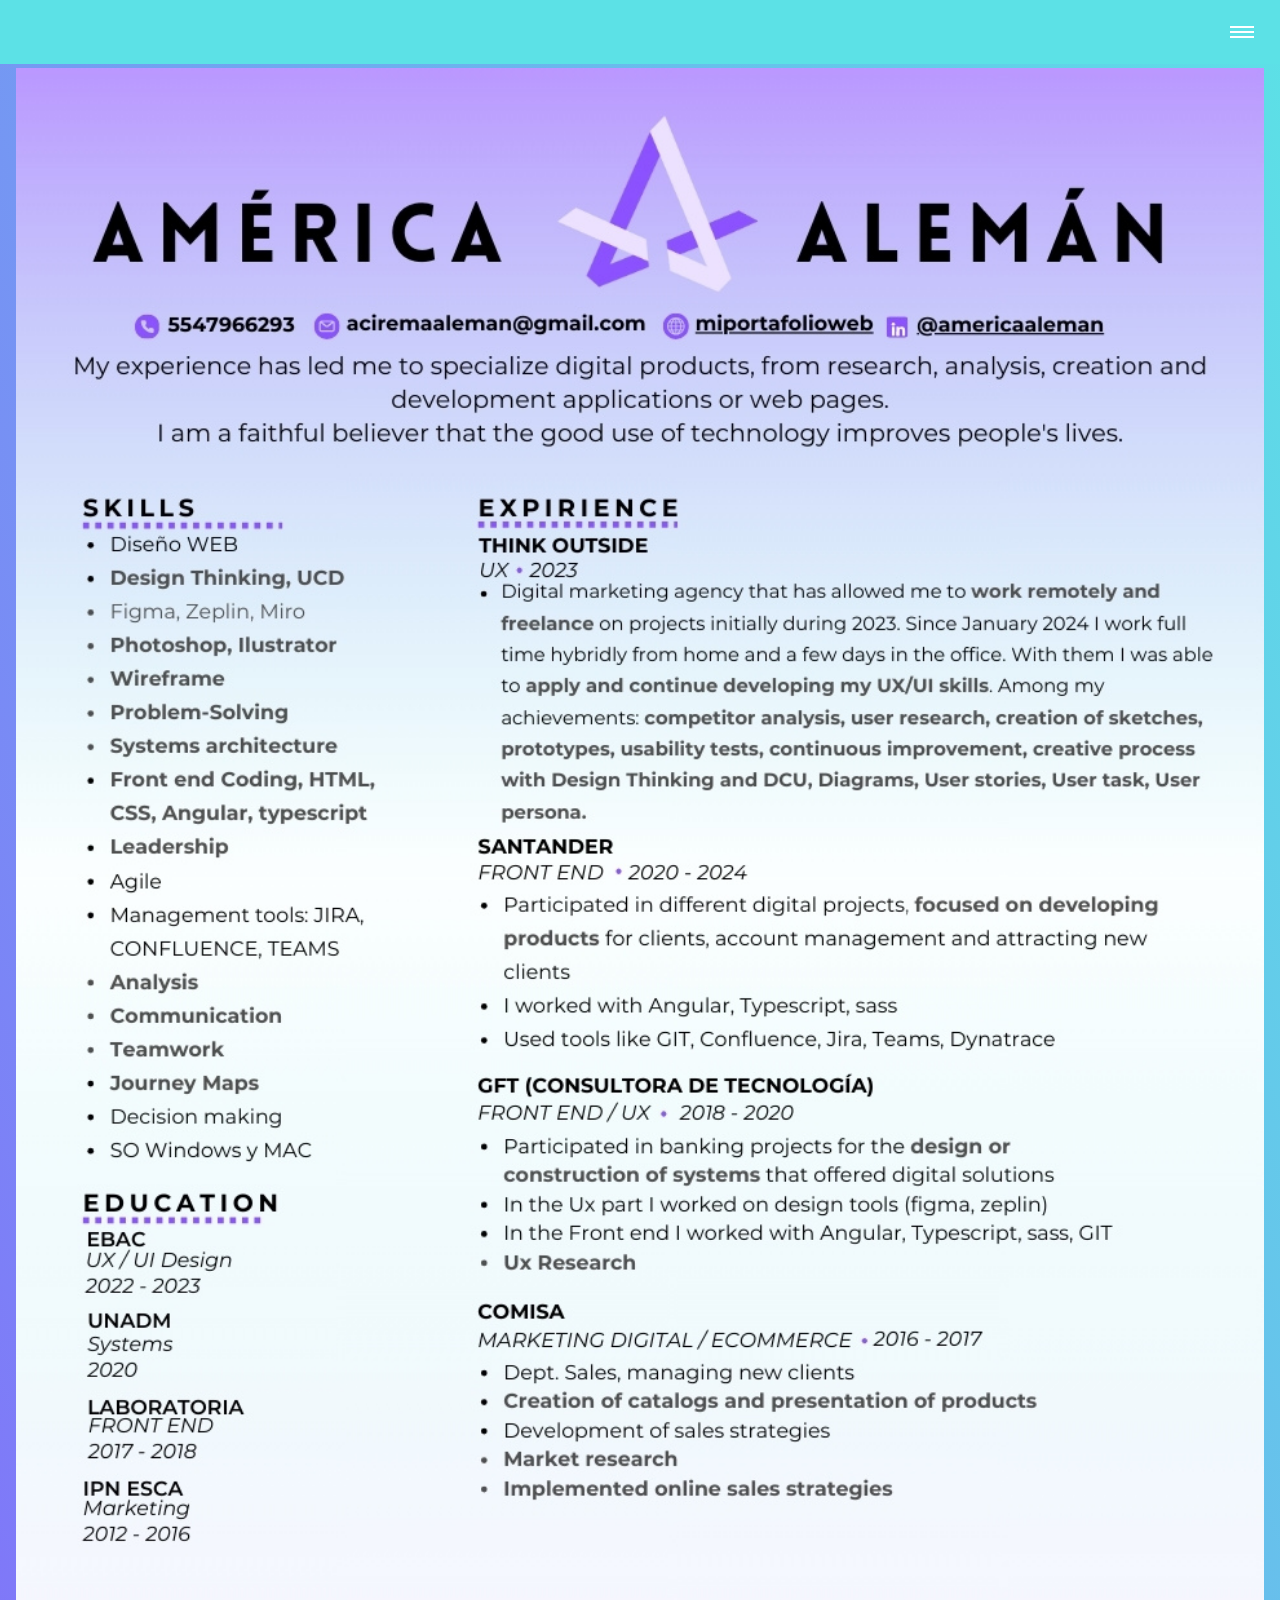
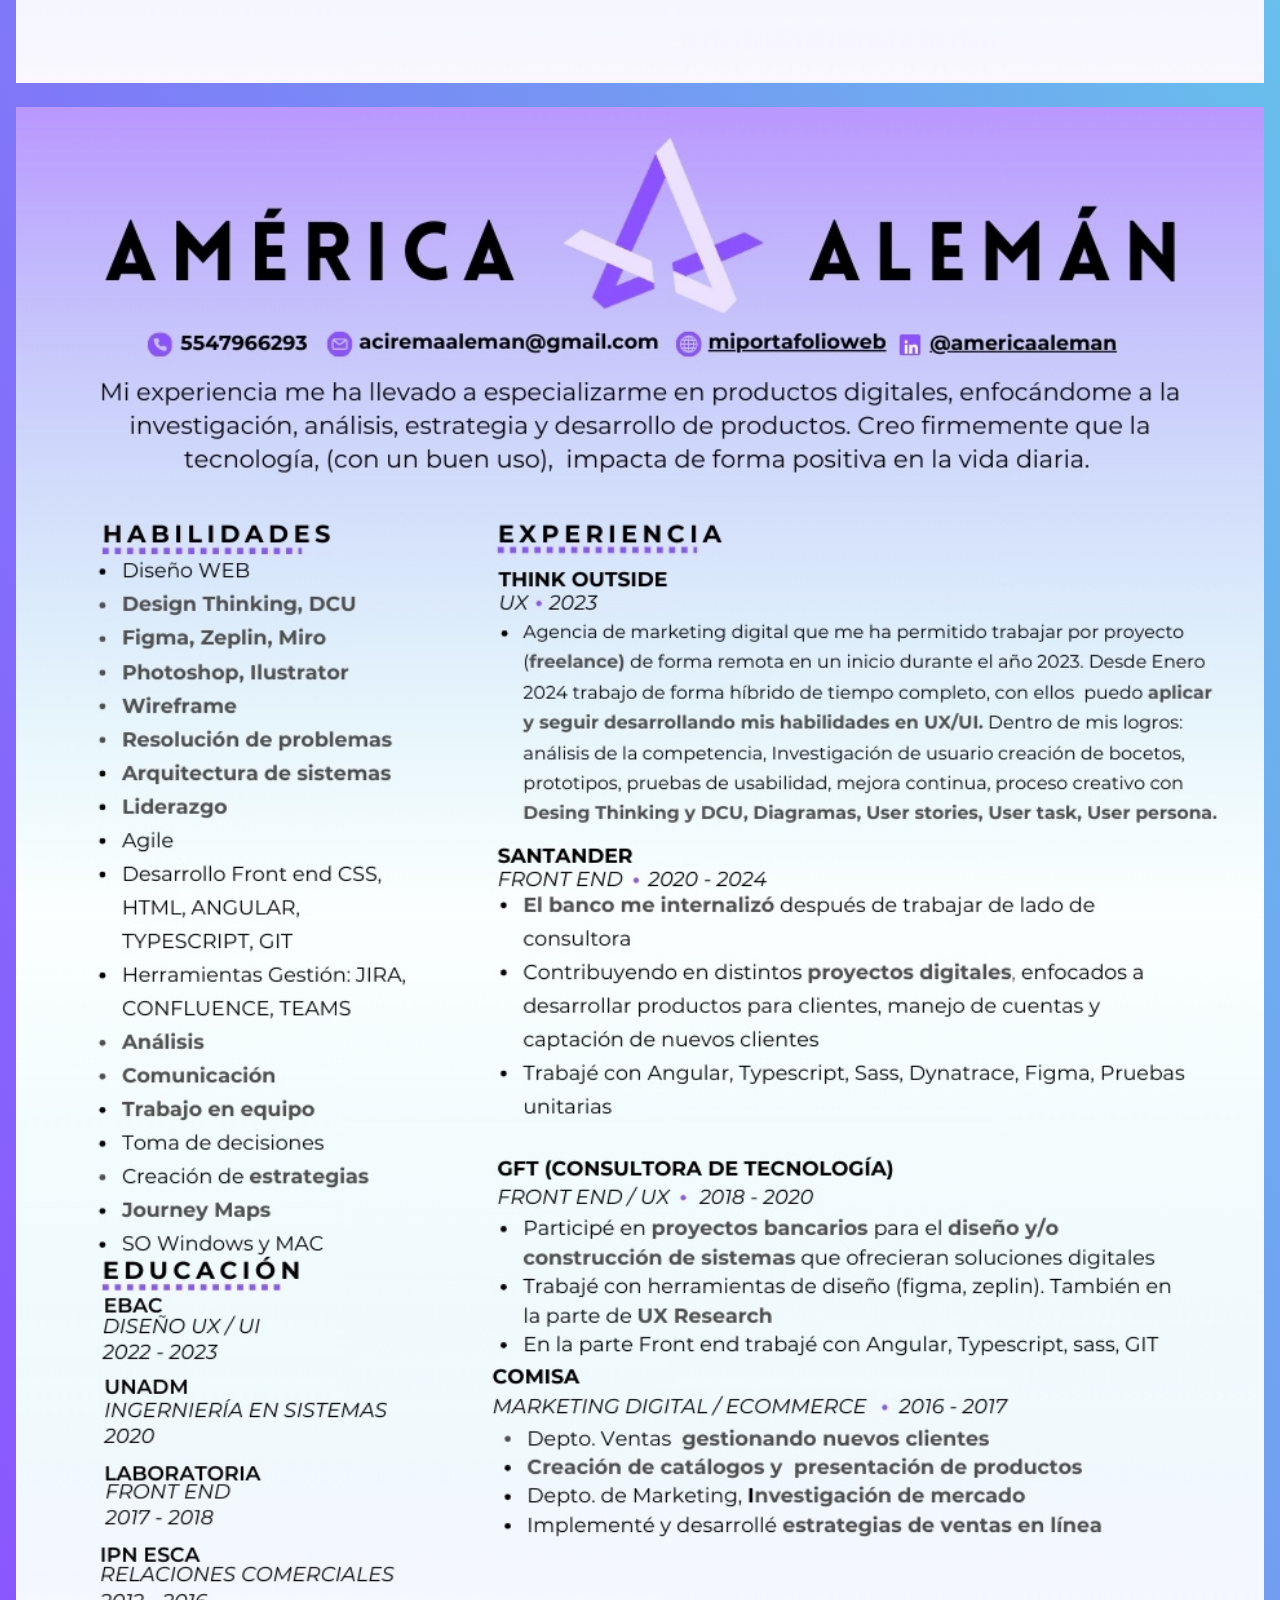
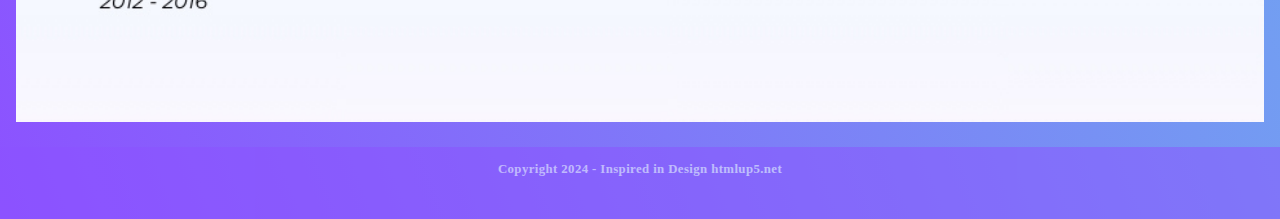
==== commit 10f89c2e: "feat" ====
--- a/cv.html
+++ b/cv.html
@@ -33,7 +33,7 @@
 							<li><a href="generic.html">Portfolio</a></li>
 							<li><a href="https://www.linkedin.com/in/americaaleman/">LinkendIn</a></li>
 							<li><a href="cv.html">Resume</a></li>
-							<li><a href="hobbies.html">Hobbies</a></li>
+							<!--<li><a href="hobbies.html">Hobbies</a></li>-->
 						</ul>
 					</nav>
 
--- a/assets/css/main.css
+++ b/assets/css/main.css
@@ -31,7 +31,7 @@
 
 body {
 	line-height: 1;
-	background-image: "image(images/banner2)";
+	
 }
 
 ol, ul {
@@ -100,7 +100,7 @@
 	}
 
 	body {
-		background: #242943;
+		background: linear-gradient(to right top,#8C52FF, #5CE1E6);
 	}
 
 		body.is-preload *, body.is-preload *:before, body.is-preload *:after {
@@ -245,7 +245,7 @@
 	}
 
 	blockquote {
-		border-left: solid 4px rgba(212, 212, 255, 0.1);
+		border-left: solid 4px rgba(101, 197, 238, 0.229);
 		font-style: italic;
 		margin: 0 0 2em 0;
 		padding: 0.5em 0 0.5em 2em;
@@ -275,7 +275,7 @@
 
 	hr {
 		border: 0;
-		border-bottom: solid 1px rgba(212, 212, 255, 0.1);
+		border-bottom: solid 1px rgba(101, 197, 238, 0.229);
 		margin: 2em 0;
 	}
 
@@ -1946,7 +1946,7 @@
 		}
 
 	select {
-		background-image: url("data:image/svg+xml;charset=utf8,%3Csvg xmlns='http://www.w3.org/2000/svg' width='40' height='40' preserveAspectRatio='none' viewBox='0 0 40 40'%3E%3Cpath d='M9.4,12.3l10.4,10.4l10.4-10.4c0.2-0.2,0.5-0.4,0.9-0.4c0.3,0,0.6,0.1,0.9,0.4l3.3,3.3c0.2,0.2,0.4,0.5,0.4,0.9 c0,0.4-0.1,0.6-0.4,0.9L20.7,31.9c-0.2,0.2-0.5,0.4-0.9,0.4c-0.3,0-0.6-0.1-0.9-0.4L4.3,17.3c-0.2-0.2-0.4-0.5-0.4-0.9 c0-0.4,0.1-0.6,0.4-0.9l3.3-3.3c0.2-0.2,0.5-0.4,0.9-0.4S9.1,12.1,9.4,12.3z' fill='rgba(212, 212, 255, 0.1)' /%3E%3C/svg%3E");
+		background-image: url("data:image/svg+xml;charset=utf8,%3Csvg xmlns='http://www.w3.org/2000/svg' width='40' height='40' preserveAspectRatio='none' viewBox='0 0 40 40'%3E%3Cpath d='M9.4,12.3l10.4,10.4l10.4-10.4c0.2-0.2,0.5-0.4,0.9-0.4c0.3,0,0.6,0.1,0.9,0.4l3.3,3.3c0.2,0.2,0.4,0.5,0.4,0.9 c0,0.4-0.1,0.6-0.4,0.9L20.7,31.9c-0.2,0.2-0.5,0.4-0.9,0.4c-0.3,0-0.6-0.1-0.9-0.4L4.3,17.3c-0.2-0.2-0.4-0.5-0.4-0.9 c0-0.4,0.1-0.6,0.4-0.9l3.3-3.3c0.2-0.2,0.5-0.4,0.9-0.4S9.1,12.1,9.4,12.3z' fill='rgba(101, 197, 238, 0.229)' /%3E%3C/svg%3E");
 		background-size: 1.25rem;
 		background-repeat: no-repeat;
 		background-position: calc(100% - 1rem) center;
@@ -2078,7 +2078,7 @@
 /* Box */
 
 	.box {
-		border: solid 1px rgba(212, 212, 255, 0.1);
+		border: solid 1px rgba(101, 197, 238, 0.229);
 		margin-bottom: 2em;
 		padding: 1.5em;
 	}
@@ -2246,7 +2246,7 @@
 		}
 
 			ul.alt li {
-				border-top: solid 1px rgba(212, 212, 255, 0.1);
+				border-top: solid 1px rgba(101, 197, 238, 0.229);
 				padding: 0.5em 0;
 			}
 
@@ -2443,7 +2443,7 @@
 	}
 
 		table tbody tr {
-			border: solid 1px rgba(212, 212, 255, 0.1);
+			border: solid 1px rgba(101, 197, 238, 0.229);
 			border-left: 0;
 			border-right: 0;
 		}
@@ -2465,11 +2465,11 @@
 		}
 
 		table thead {
-			border-bottom: solid 2px rgba(212, 212, 255, 0.1);
+			border-bottom: solid 2px rgba(101, 197, 238, 0.229);
 		}
 
 		table tfoot {
-			border-top: solid 2px rgba(212, 212, 255, 0.1);
+			border-top: solid 2px rgba(101, 197, 238, 0.229);
 		}
 
 		table.alt {
@@ -2477,7 +2477,7 @@
 		}
 
 			table.alt tbody tr td {
-				border: solid 1px rgba(212, 212, 255, 0.1);
+				border: solid 1px rgba(101, 197, 238, 0.229);
 				border-left-width: 0;
 				border-top-width: 0;
 			}
@@ -2530,6 +2530,7 @@
 		text-decoration: none;
 		text-transform: uppercase;
 		white-space: nowrap;
+		margin: 0.8em;
 	}
 
 		input[type="submit"]:hover, input[type="submit"]:active,
@@ -2799,7 +2800,7 @@
 			}
 
 			.tiles article:after {
-				background-color: rgba(36, 41, 67, 0.25);
+				background-color: #e7e588;
 				content: '';
 				display: block;
 				height: 100%;
@@ -2831,23 +2832,23 @@
 			}
 
 			.tiles article:nth-child(6n - 5):before {
-				background-color: #6fc3df;
+				background-color: #aa88ee;
 			}
 
 			.tiles article:nth-child(6n - 4):before {
-				background-color: #8d82c4;
+				background-color: #9fe297;
 			}
 
 			.tiles article:nth-child(6n - 3):before {
-				background-color: #ec8d81;
+				background-color: #ec81e5;
 			}
 
 			.tiles article:nth-child(6n - 2):before {
-				background-color: #e7b788;
+				background-color: #98e3f0;
 			}
 
 			.tiles article:nth-child(6n - 1):before {
-				background-color: #8ea9e8;
+				background-color: #c5879c;
 			}
 
 			.tiles article:nth-child(6n):before {
@@ -2938,7 +2939,7 @@
 			-webkit-flex-direction: row;
 			-ms-flex-direction: row;
 			flex-direction: row;
-			background-color: #2e3450;
+			
 		}
 
 			.spotlights > section > img {
@@ -3000,7 +3001,7 @@
 				-webkit-flex-direction: row-reverse;
 				-ms-flex-direction: row-reverse;
 				flex-direction: row-reverse;
-				background-color: #333856;
+				
 			}
 
 				.spotlights > section:nth-child(2n) > .content {
@@ -3099,7 +3100,8 @@
 		display: -webkit-flex;
 		display: -ms-flex;
 		display: flex;
-		background-color: #2a2f4a;
+		background-color:#8C52FF;
+		opacity: 0.5;
 		box-shadow: 0 0 0.25em 0 rgba(0, 0, 0, 0.15);
 		cursor: default;
 		font-weight: 600;
@@ -3242,7 +3244,8 @@
 			-webkit-animation: none;
 			-ms-animation: none;
 			animation: none;
-			background-color: transparent;
+			background-color: #5CE1E6;
+			opacity: 1;
 			box-shadow: none;
 			position: absolute;
 		}
@@ -3369,24 +3372,24 @@
 		-webkit-align-items: center;
 		-ms-align-items: center;
 		align-items: center;
-		background-image: url("../../images/banner.jpg");
 		display: -moz-flex;
 		display: -webkit-flex;
 		display: -ms-flex;
 		display: flex;
-		padding: 8em 0 2em 0 ;
+		padding: 1em 0 2em 0 ;
 		background-attachment: fixed;
 		background-position: center;
 		background-repeat: no-repeat;
 		background-size: cover;
 		border-bottom: 0 !important;
 		cursor: default;
-		height: 70vh;
-		margin-bottom: -3.25em;
+		height: 90vh;
+		margin-bottom: -0.25em;
 		max-height: 32em;
 		min-height: 22em;
 		position: relative;
-		top: -3.25em;
+		top: -0.25em;
+		overflow: hidden;
 	}
 
 		#banner:after {
@@ -3399,7 +3402,7 @@
 			-ms-transition-delay: 0.75s;
 			transition-delay: 0.75s;
 			pointer-events: none;
-			background-color: #242943;
+			
 			content: '';
 			display: block;
 			height: 100%;
@@ -3479,27 +3482,27 @@
 			}
 
 		#banner.style1:after {
-			background-color: #6fc3df;
+			background-color: #5CE1E6;
 		}
 
 		#banner.style2:after {
-			background-color: #8d82c4;
+			background-color: #8C52FF;
 		}
 
 		#banner.style3:after {
-			background-color: #ec8d81;
+			background-color: #ec81e5;
 		}
 
 		#banner.style4:after {
-			background-color: #e7b788;
+			background-color: #e7e588;
 		}
 
 		#banner.style5:after {
-			background-color: #8ea9e8;
+			background-color: #99e88e;
 		}
 
 		#banner.style6:after {
-			background-color: #87c5a4;
+			background-color: #c5879c;
 		}
 
 		body.is-preload #banner:after {
@@ -3518,7 +3521,7 @@
 			opacity: 0;
 		}
 
-		@media screen and (max-width: 1280px) {
+		@media screen and (max-width: 1200px) {
 
 			#banner {
 				background-attachment: scroll;
@@ -3528,15 +3531,15 @@
 		}
 
 		@media screen and (min-width: 660px)
-		and (max-width: 1300px) {
+		 {
 
 			#banner {
-				padding: 5em 0 1em 0;
+				padding: 20em 0 1em 0;
 				height: auto;
-				margin-bottom: -2.75em;
+				margin-bottom: -0.75em;
 				max-height: none;
 				min-height: 0;
-				top: -2.75em;
+				top: -0.75em;
 			}
 
 				#banner h1 {
@@ -3566,15 +3569,15 @@
 
 		}
 
-		@media screen and (max-width: 880px) {
+		@media screen and (max-width: 920px) {
 
 			#banner {
-				padding: 5em 0 1em 0;
+				padding: 18em 0 1em 0;
 				height: auto;
-				margin-bottom: -2.75em;
+				margin-bottom: -0.75em;
 				max-height: none;
 				min-height: 0;
-				top: -2.75em;
+				top: 0.25em;
 			}
 
 				#banner h1 {
@@ -3605,10 +3608,10 @@
 		}
 
 
-		@media screen and (max-width: 480px) {
+		@media screen and (max-width: 300px) {
 
 			#banner {
-				padding: 6em 0 2em 0 ;
+				padding: 10em 0 2em 0 ;
 			}
 
 				#banner > .inner .content p br {
@@ -3627,12 +3630,8 @@
 
 /* Main */
 
-	#main {
-		background-color: #2a2f4a;
-	}
-
 		#main > * {
-			border-top: solid 1px rgba(212, 212, 255, 0.1);
+			border-top: solid 1px rgba(101, 197, 238, 0.229);
 		}
 
 			#main > *:first-child {
@@ -3657,13 +3656,13 @@
 
 		#main.alt {
 			background-color: transparent;
-			border-bottom: solid 1px rgba(212, 212, 255, 0.1);
+			border-bottom: solid 1px rgba(101, 197, 238, 0.229);
 		}
 
 /* Contact */
 
 	#contact {
-		border-bottom: solid 1px rgba(212, 212, 255, 0.1);
+		border-bottom: solid 1px rgba(101, 197, 238, 0.229);
 		overflow-x: hidden;
 	}
 
@@ -3710,9 +3709,11 @@
 		flex-direction: row;
 		justify-content: center;
 		list-style: none;
-		margin: 2em;
+		padding: 1em;
 		font-weight: bold;
 		font-family: 'Lucida Sans', 'Lucida Sans Regular', 'Lucida Grande', 'Lucida Sans Unicode';
+		background-color: #8C52FF;
+		opacity: 0.5;
 	}
 
 
@@ -3774,7 +3775,7 @@
 		-ms-justify-content: center;
 		justify-content: center;
 		pointer-events: none;
-		background: rgba(36, 41, 67, 0.9);
+		background: rgba(78, 63, 114, 0.9);
 		box-shadow: none;
 		height: 100%;
 		left: 0;
@@ -3830,7 +3831,7 @@
 
 					#menu ul.links > li > a:not(.button) {
 						border: 0;
-						border-top: solid 1px rgba(212, 212, 255, 0.1);
+						border-top: solid 1px rgba(146, 106, 169, 0.268);
 						display: block;
 						font-size: 0.8em;
 						font-weight: 600;
@@ -3902,7 +3903,7 @@
 			}
 
 	body.is-ie #menu {
-		background: rgba(42, 47, 74, 0.975);
+		background: rgba(56, 44, 83, 0.9);
 	}
 
 	body.is-menu-visible #wrapper {
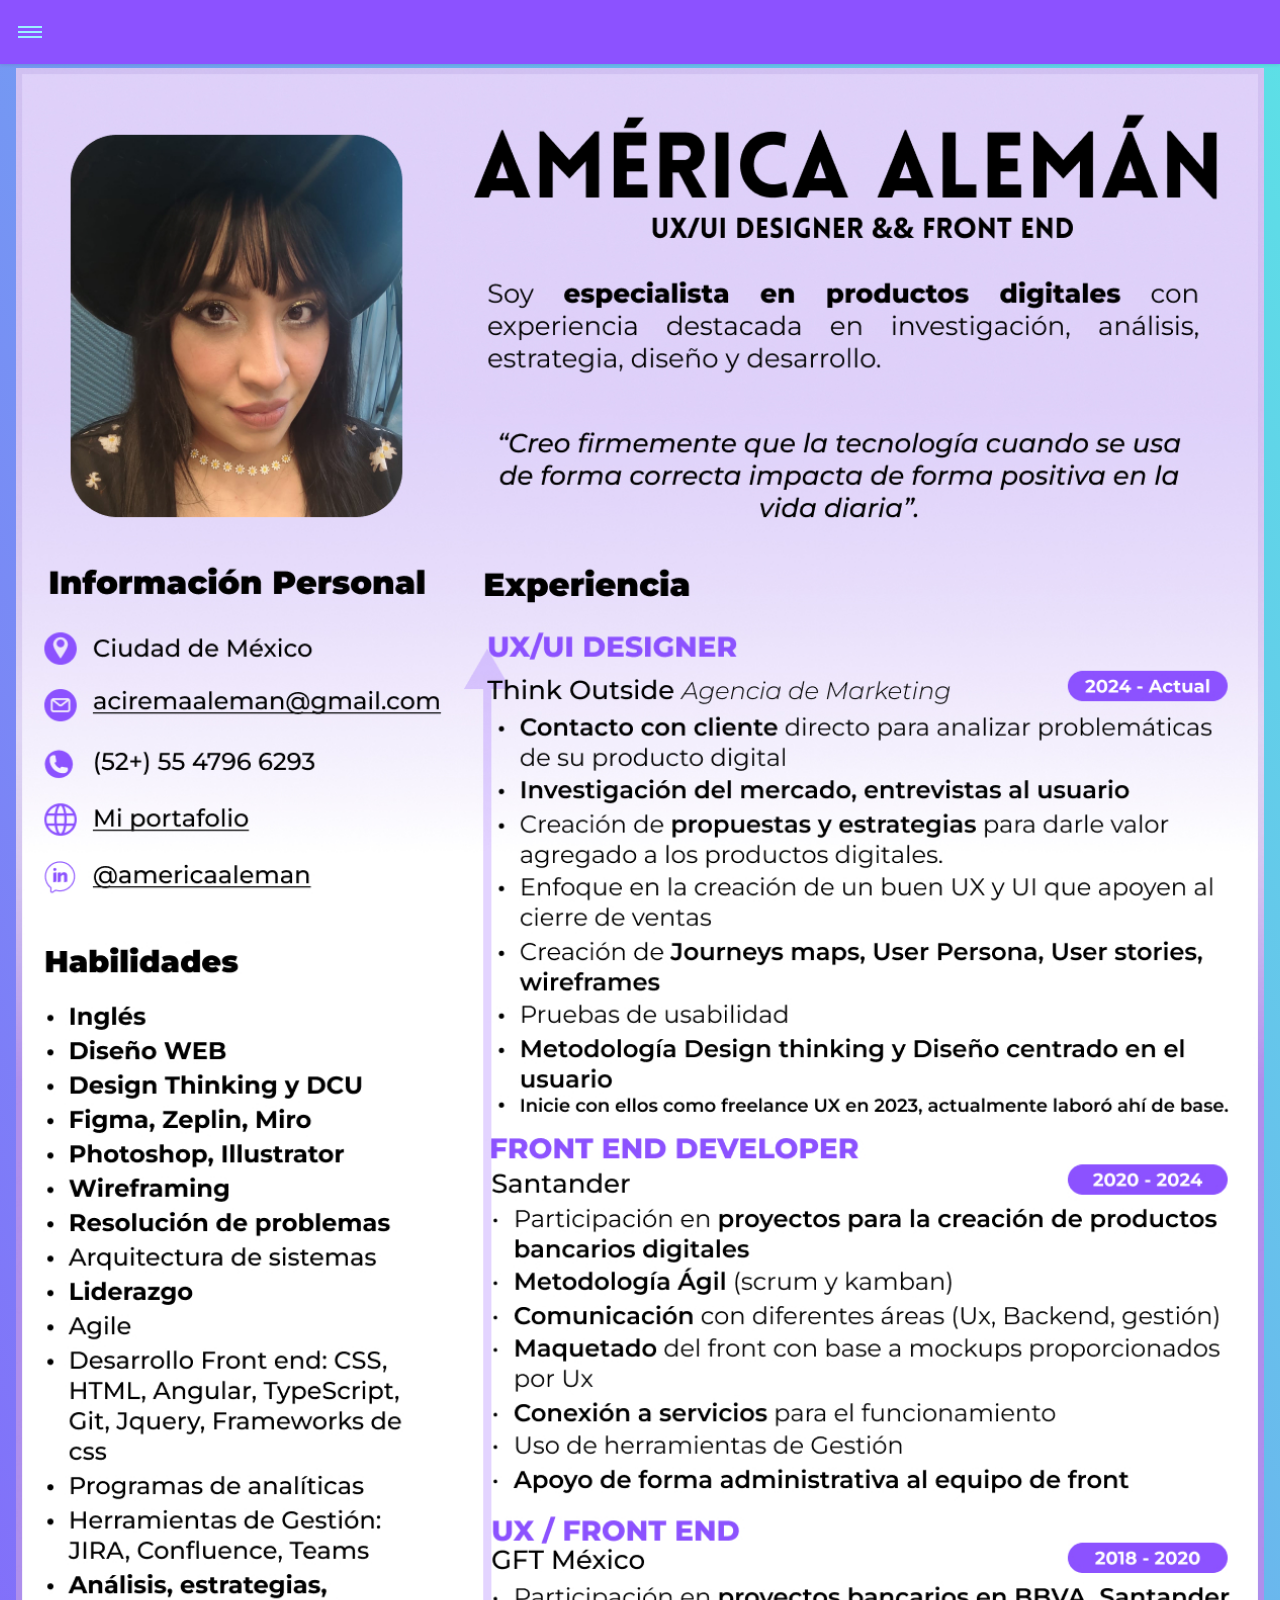
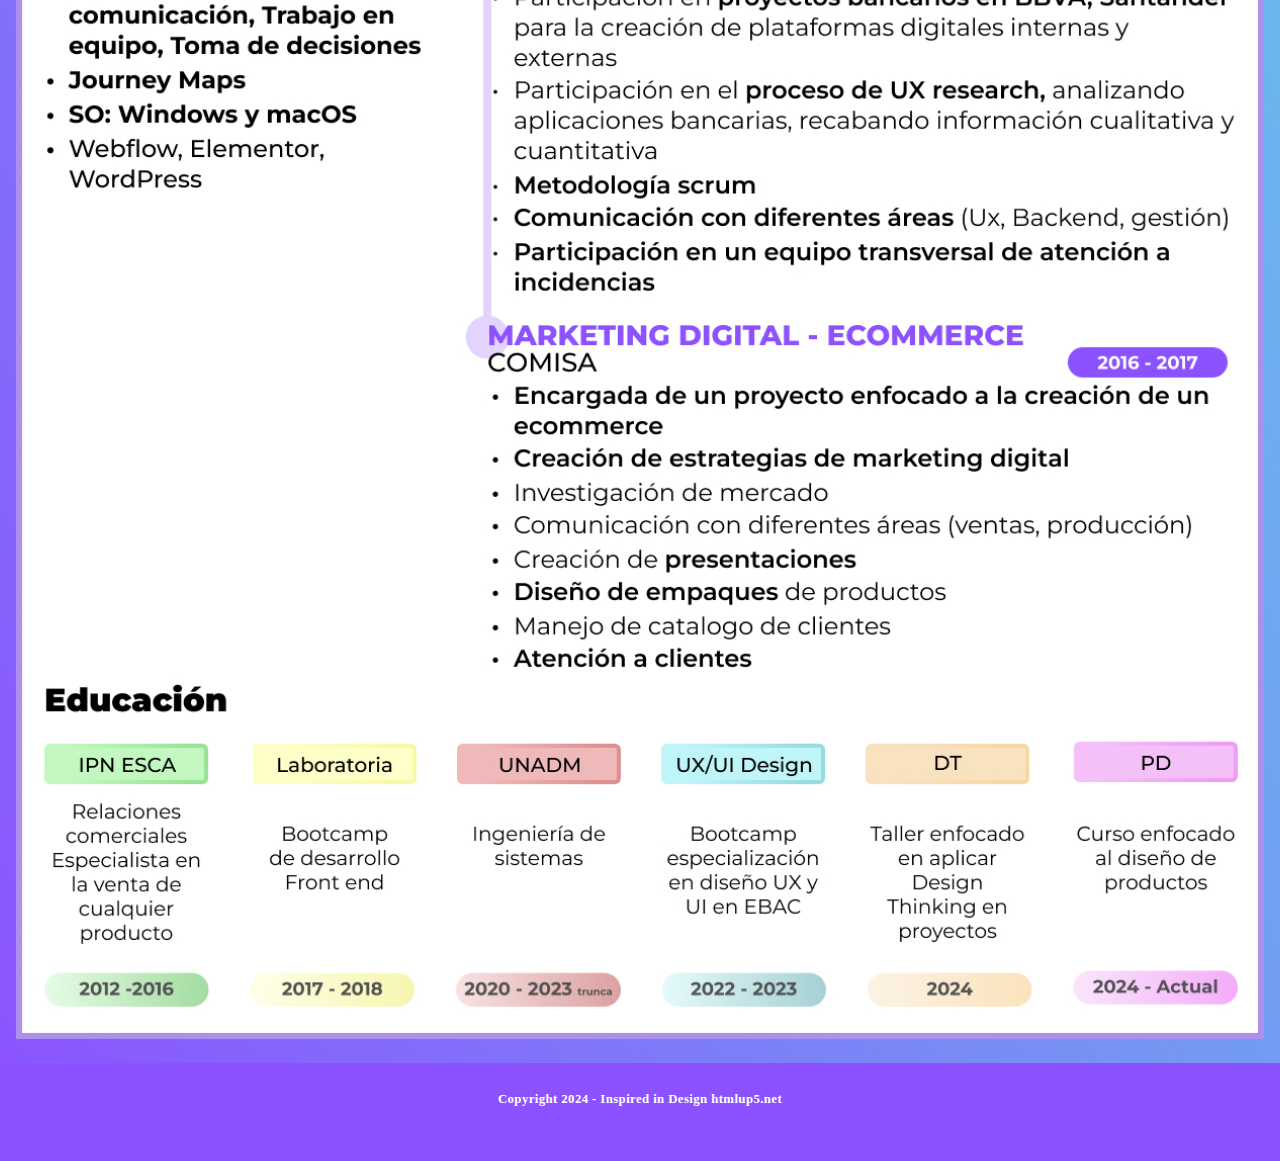
==== commit d2ae1eb9: "Fix" ====
--- a/cv.html
+++ b/cv.html
@@ -19,7 +19,7 @@
 
 				<!-- Header -->
 				<!-- Note: The "styleN" class below should match that of the banner element. -->
-                <header id="header" class="alt style2">
+                <header id="header">
                     <nav>
                         <a href="#menu"></a>
                     </nav>
@@ -39,11 +39,11 @@
 
 				<!-- Main -->
                 <section id="cv">
-                    <img src="images/Resume1.jpg" width="100%" height="100%" alt="" />
+                    <img src="images/CV.jpg" width="100%" height="100%" alt="" />
                 </section>
-                <section id="cv">
-                    <img src="images/Resume2.jpg" width="100%" height="100%" alt="" />
-                </section>
+                <!--<section id="cv">
+                    <img src="*" width="100%" height="100%" alt="" />
+                </section>-->
 				<!-- Footer -->
 					<footer id="footer">
 						<div>
--- a/assets/css/main.css
+++ b/assets/css/main.css
@@ -2832,27 +2832,27 @@
 			}
 
 			.tiles article:nth-child(6n - 5):before {
-				background-color: #aa88ee;
+				background-color: #ae90e9;
 			}
 
 			.tiles article:nth-child(6n - 4):before {
-				background-color: #9fe297;
+				background-color: #b5ecaf;
 			}
 
 			.tiles article:nth-child(6n - 3):before {
-				background-color: #ec81e5;
+				background-color: #eca3e7;
 			}
 
 			.tiles article:nth-child(6n - 2):before {
-				background-color: #98e3f0;
+				background-color: #a7e2ed;
 			}
 
 			.tiles article:nth-child(6n - 1):before {
-				background-color: #c5879c;
+				background-color: #e6c1a9;
 			}
 
 			.tiles article:nth-child(6n):before {
-				background-color: #87c5a4;
+				background-color: #a8b1ec;
 			}
 
 		@media screen and (max-width: 1280px) {
@@ -3067,7 +3067,7 @@
 
 		100% {
 			top: 0;
-			opacity: 1;
+			
 		}
 	}
 
@@ -3079,7 +3079,7 @@
 
 		100% {
 			top: 0;
-			opacity: 1;
+			
 		}
 	}
 
@@ -3091,7 +3091,7 @@
 
 		100% {
 			top: 0;
-			opacity: 1;
+			
 		}
 	}
 
@@ -3101,7 +3101,7 @@
 		display: -ms-flex;
 		display: flex;
 		background-color:#8C52FF;
-		opacity: 0.5;
+		/*opacity: 0.5;*/
 		box-shadow: 0 0 0.25em 0 rgba(0, 0, 0, 0.15);
 		cursor: default;
 		font-weight: 600;
@@ -3156,10 +3156,12 @@
 			display: -webkit-flex;
 			display: -ms-flex;
 			display: flex;
+  			flex-wrap: wrap;
+  			align-content: stretch;
 			-moz-justify-content: -moz-flex-end;
 			-webkit-justify-content: -webkit-flex-end;
 			-ms-justify-content: -ms-flex-end;
-			justify-content: flex-end;
+			justify-content:space-between;
 			-moz-flex-grow: 1;
 			-webkit-flex-grow: 1;
 			-ms-flex-grow: 1;
@@ -3709,11 +3711,10 @@
 		flex-direction: row;
 		justify-content: center;
 		list-style: none;
-		padding: 1em;
+		padding: 2em;
 		font-weight: bold;
 		font-family: 'Lucida Sans', 'Lucida Sans Regular', 'Lucida Grande', 'Lucida Sans Unicode';
 		background-color: #8C52FF;
-		opacity: 0.5;
 	}
 
 
